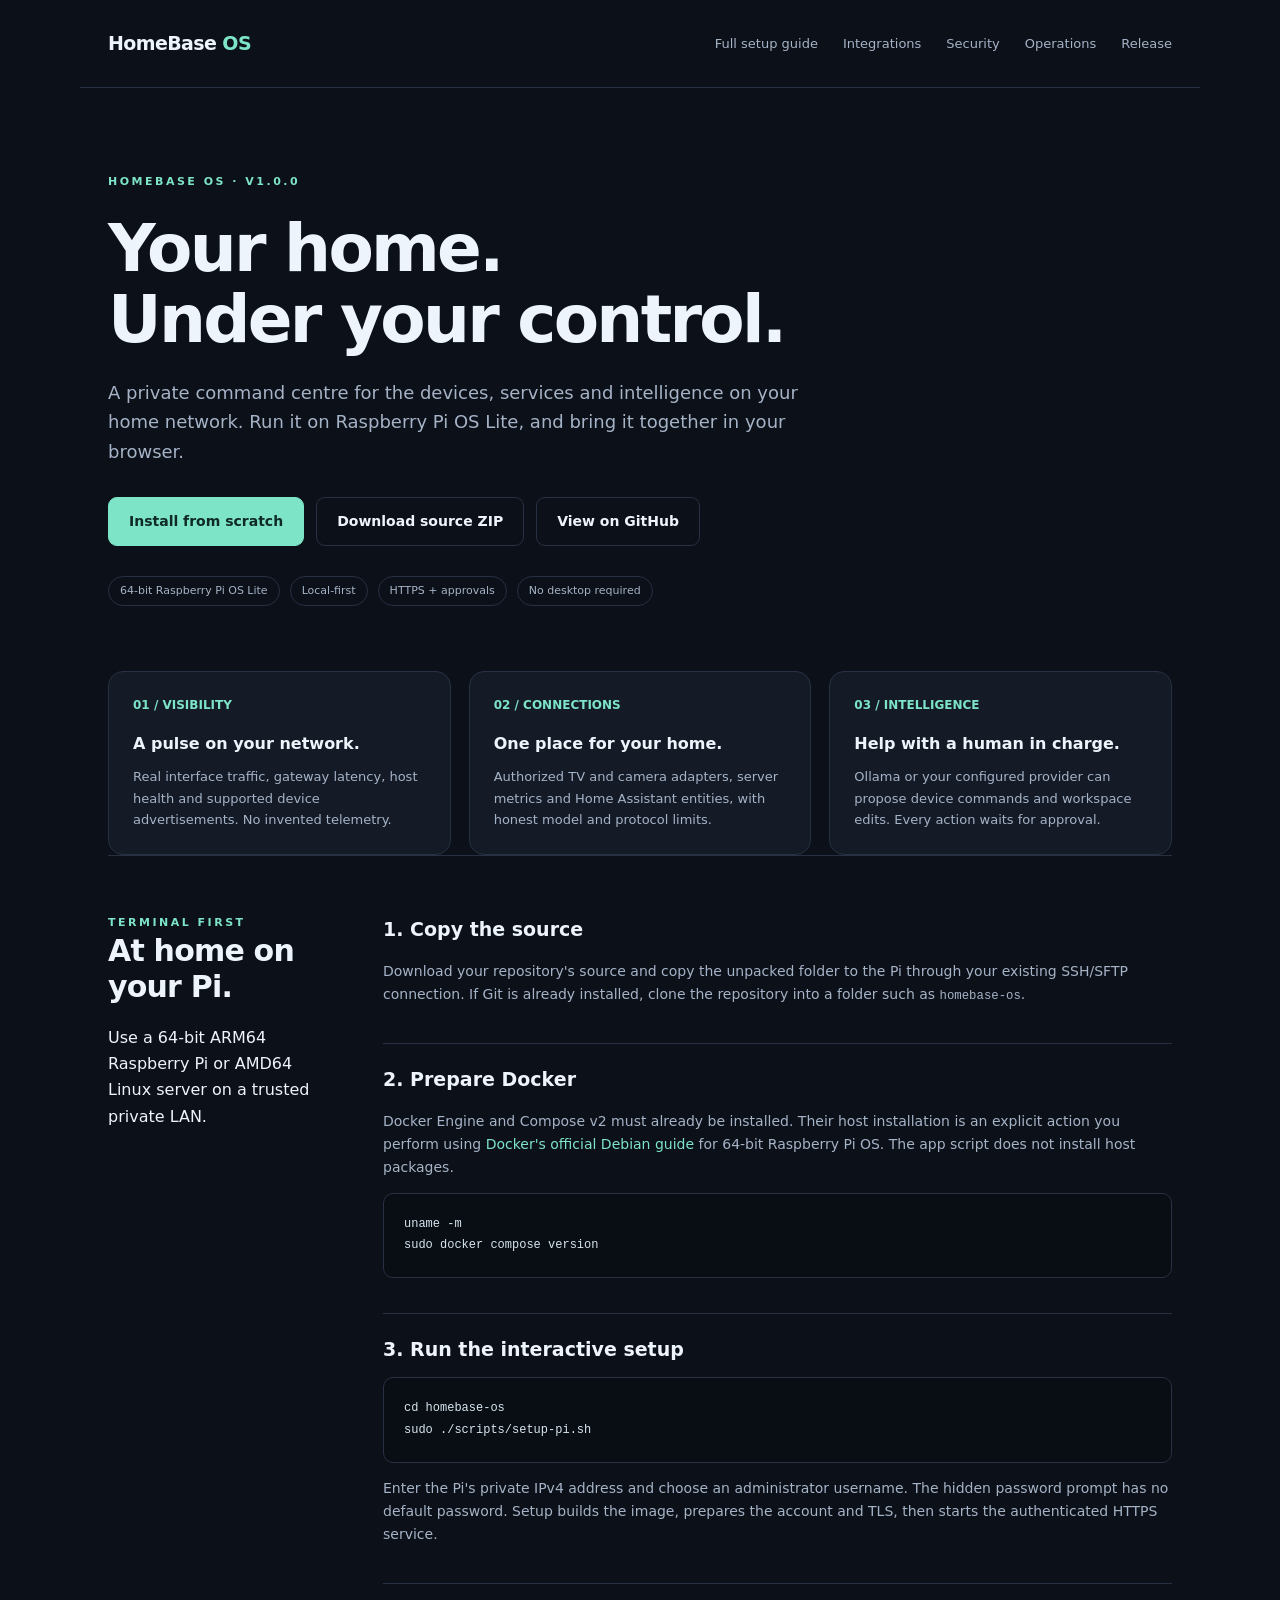
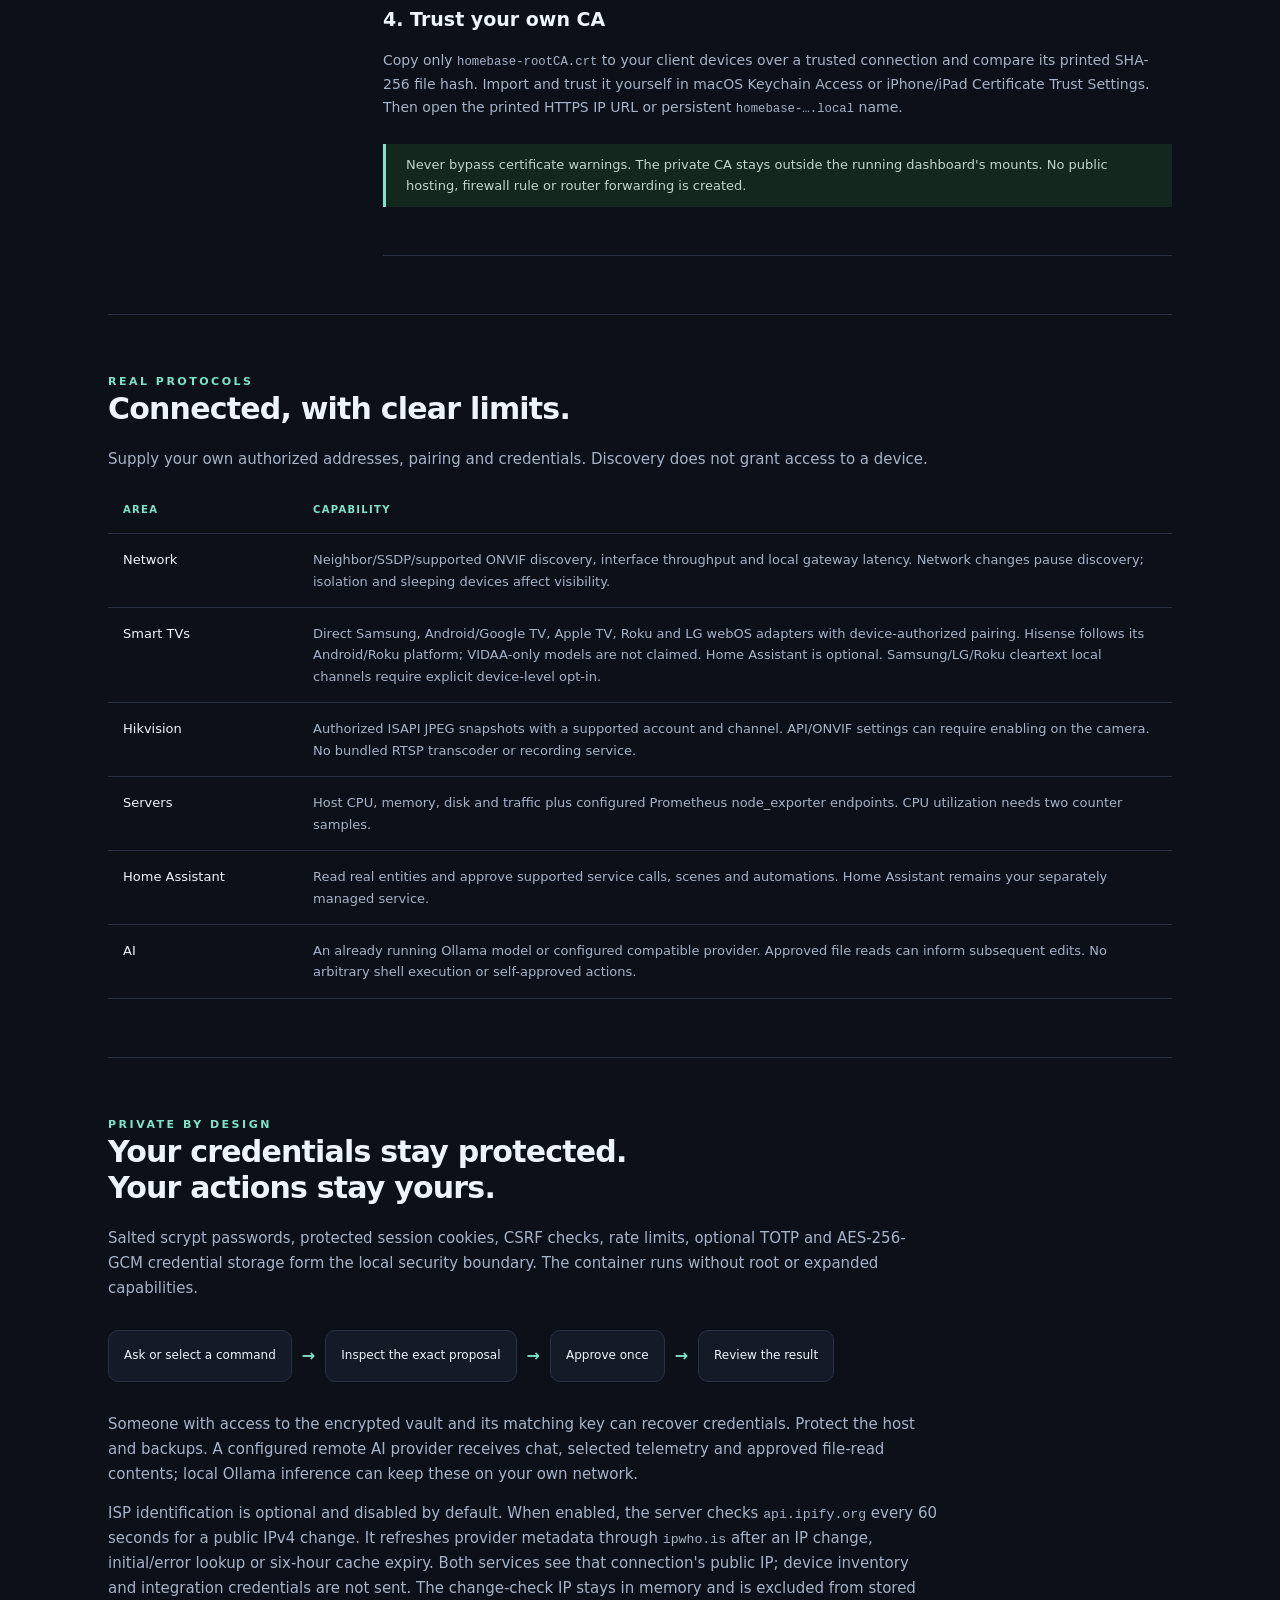
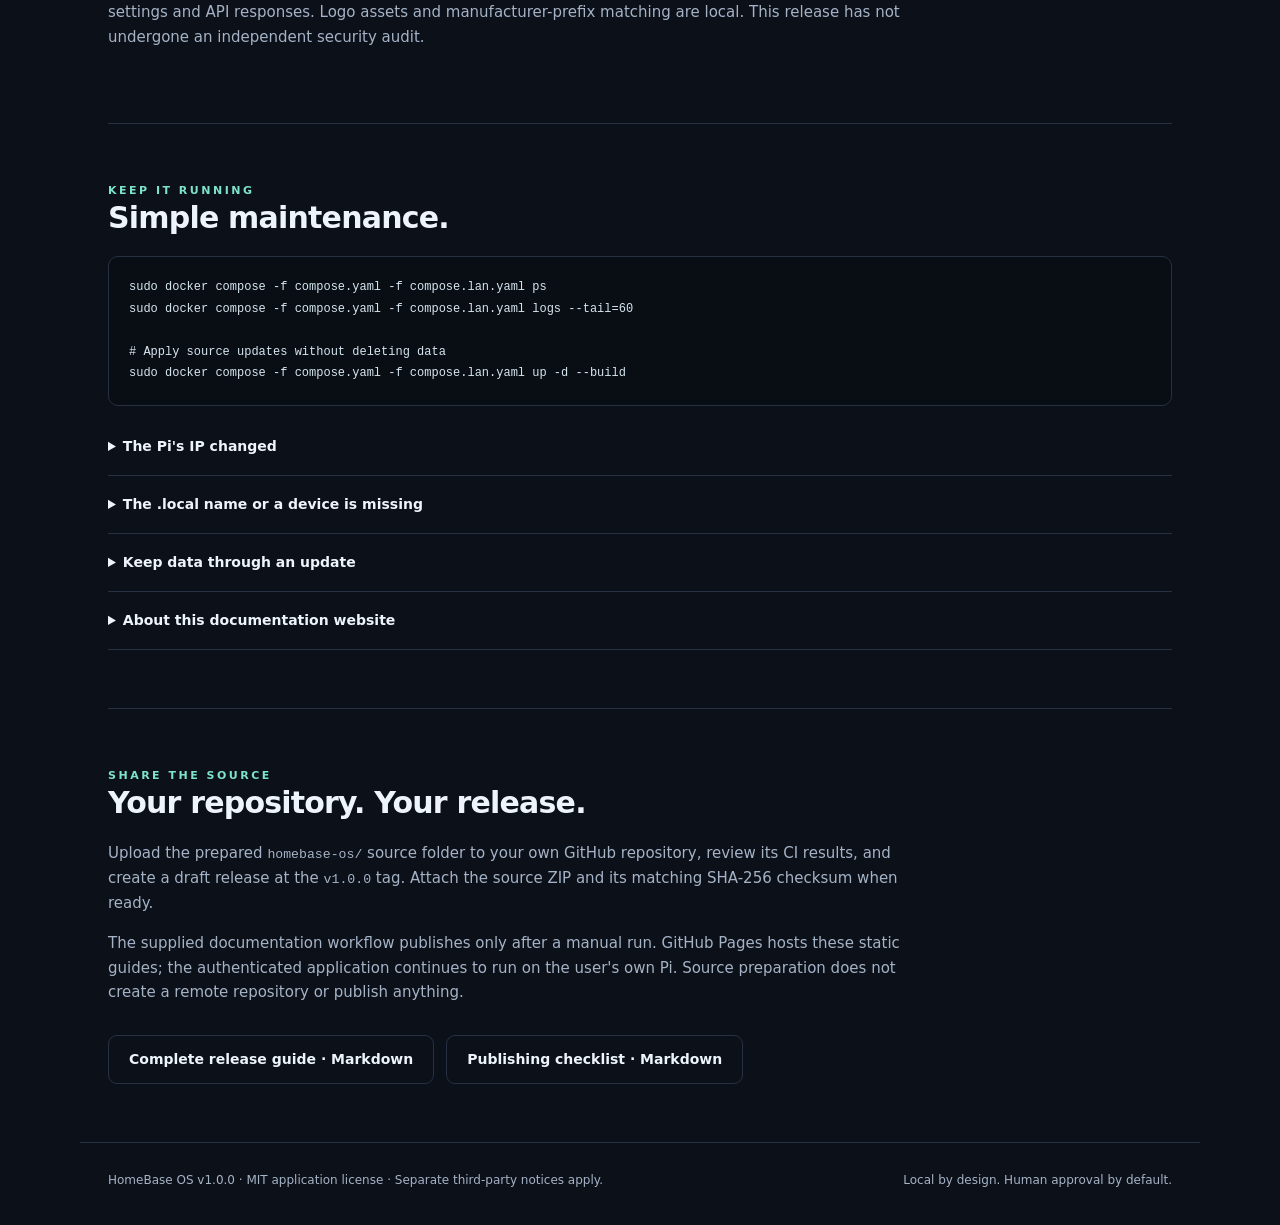
==== docs/index.html @ bd39e00e "Add OS installation tutorial and documentation website" ====
<!doctype html>
<html lang="en">
<head>
  <meta charset="utf-8">
  <meta name="viewport" content="width=device-width,initial-scale=1">
  <meta name="theme-color" content="#0c1018">
  <meta name="description" content="HomeBase OS v1.0.0: a private home command centre for Raspberry Pi OS Lite 64-bit and Docker.">
  <meta name="homebase-repository" content="https://github.com/Grillmaster353/homebase-os">
  <script defer src="repository.js"></script>
  <title>HomeBase OS · Local by design</title>
  <link rel="stylesheet" href="site.css">
</head>
<body>
<a class="skip" href="#main">Skip to documentation</a>
<header><a class="brand" href="#">HomeBase<span> OS</span></a><nav aria-label="Documentation"><a href="setup.html">Full setup guide</a><a href="#integrations">Integrations</a><a href="#security">Security</a><a href="#operations">Operations</a><a href="#publishing">Release</a></nav></header>
<main id="main">
  <section class="hero">
    <div class="eyebrow">HOMEBASE OS · V1.0.0</div>
    <h1>Your home.<br>Under your control.</h1>
    <p>A private command centre for the devices, services and intelligence on your home network. Run it on Raspberry Pi OS Lite, and bring it together in your browser.</p>
    <div class="buttons"><a class="button primary" href="setup.html">Install from scratch</a><a class="button" href="#install" data-repository-link="download" hidden>Download source ZIP</a><a class="button" href="#install" data-repository-link="source" hidden>View on GitHub</a></div>
    <div class="pills"><span>64-bit Raspberry Pi OS Lite</span><span>Local-first</span><span>HTTPS + approvals</span><span>No desktop required</span></div>
  </section>
  <div class="grid">
    <article class="card"><div class="number">01 / VISIBILITY</div><h3>A pulse on your network.</h3><p>Real interface traffic, gateway latency, host health and supported device advertisements. No invented telemetry.</p></article>
    <article class="card"><div class="number">02 / CONNECTIONS</div><h3>One place for your home.</h3><p>Authorized TV and camera adapters, server metrics and Home Assistant entities, with honest model and protocol limits.</p></article>
    <article class="card"><div class="number">03 / INTELLIGENCE</div><h3>Help with a human in charge.</h3><p>Ollama or your configured provider can propose device commands and workspace edits. Every action waits for approval.</p></article>
  </div>
  <section class="section" id="install">
    <div class="layout"><div><div class="eyebrow">TERMINAL FIRST</div><h2>At home on your Pi.</h2><p>Use a 64-bit ARM64 Raspberry Pi or AMD64 Linux server on a trusted private LAN.</p></div><div class="steps">
      <article class="step"><h3>1. Copy the source</h3><p>Download your repository's source and copy the unpacked folder to the Pi through your existing SSH/SFTP connection. If Git is already installed, clone the repository into a folder such as <code>homebase-os</code>.</p></article>
      <article class="step"><h3>2. Prepare Docker</h3><p>Docker Engine and Compose v2 must already be installed. Their host installation is an explicit action you perform using <a href="https://docs.docker.com/engine/install/debian/">Docker's official Debian guide</a> for 64-bit Raspberry Pi OS. The app script does not install host packages.</p><pre>uname -m
sudo docker compose version</pre></article>
      <article class="step"><h3>3. Run the interactive setup</h3><pre>cd homebase-os
sudo ./scripts/setup-pi.sh</pre><p>Enter the Pi's private IPv4 address and choose an administrator username. The hidden password prompt has no default password. Setup builds the image, prepares the account and TLS, then starts the authenticated HTTPS service.</p></article>
      <article class="step"><h3>4. Trust your own CA</h3><p>Copy only <code>homebase-rootCA.crt</code> to your client devices over a trusted connection and compare its printed SHA-256 file hash. Import and trust it yourself in macOS Keychain Access or iPhone/iPad Certificate Trust Settings. Then open the printed HTTPS IP URL or persistent <code>homebase-….local</code> name.</p><div class="note">Never bypass certificate warnings. The private CA stays outside the running dashboard's mounts. No public hosting, firewall rule or router forwarding is created.</div></article>
    </div></div>
  </section>
  <section class="section" id="integrations"><div class="eyebrow">REAL PROTOCOLS</div><h2>Connected, with clear limits.</h2><p>Supply your own authorized addresses, pairing and credentials. Discovery does not grant access to a device.</p>
    <table><thead><tr><th>AREA</th><th>CAPABILITY</th></tr></thead><tbody>
      <tr><td>Network</td><td>Neighbor/SSDP/supported ONVIF discovery, interface throughput and local gateway latency. Network changes pause discovery; isolation and sleeping devices affect visibility.</td></tr>
      <tr><td>Smart TVs</td><td>Direct Samsung, Android/Google TV, Apple TV, Roku and LG webOS adapters with device-authorized pairing. Hisense follows its Android/Roku platform; VIDAA-only models are not claimed. Home Assistant is optional. Samsung/LG/Roku cleartext local channels require explicit device-level opt-in.</td></tr>
      <tr><td>Hikvision</td><td>Authorized ISAPI JPEG snapshots with a supported account and channel. API/ONVIF settings can require enabling on the camera. No bundled RTSP transcoder or recording service.</td></tr>
      <tr><td>Servers</td><td>Host CPU, memory, disk and traffic plus configured Prometheus node_exporter endpoints. CPU utilization needs two counter samples.</td></tr>
      <tr><td>Home Assistant</td><td>Read real entities and approve supported service calls, scenes and automations. Home Assistant remains your separately managed service.</td></tr>
      <tr><td>AI</td><td>An already running Ollama model or configured compatible provider. Approved file reads can inform subsequent edits. No arbitrary shell execution or self-approved actions.</td></tr>
    </tbody></table>
  </section>
  <section class="section" id="security"><div class="eyebrow">PRIVATE BY DESIGN</div><h2>Your credentials stay protected.<br>Your actions stay yours.</h2><p>Salted scrypt passwords, protected session cookies, CSRF checks, rate limits, optional TOTP and AES-256-GCM credential storage form the local security boundary. The container runs without root or expanded capabilities.</p>
    <div class="flow" aria-label="Action approval sequence"><span>Ask or select a command</span><b>→</b><span>Inspect the exact proposal</span><b>→</b><span>Approve once</span><b>→</b><span>Review the result</span></div>
    <p>Someone with access to the encrypted vault and its matching key can recover credentials. Protect the host and backups. A configured remote AI provider receives chat, selected telemetry and approved file-read contents; local Ollama inference can keep these on your own network.</p><p>ISP identification is optional and disabled by default. When enabled, the server checks <code>api.ipify.org</code> every 60 seconds for a public IPv4 change. It refreshes provider metadata through <code>ipwho.is</code> after an IP change, initial/error lookup or six-hour cache expiry. Both services see that connection's public IP; device inventory and integration credentials are not sent. The change-check IP stays in memory and is excluded from stored settings and API responses. Logo assets and manufacturer-prefix matching are local. This release has not undergone an independent security audit.</p>
  </section>
  <section class="section" id="operations"><div class="eyebrow">KEEP IT RUNNING</div><h2>Simple maintenance.</h2><pre>sudo docker compose -f compose.yaml -f compose.lan.yaml ps
sudo docker compose -f compose.yaml -f compose.lan.yaml logs --tail=60

# Apply source updates without deleting data
sudo docker compose -f compose.yaml -f compose.lan.yaml up -d --build</pre>
    <details><summary>The Pi's IP changed</summary><p>Rerun setup with its current private IPv4. The existing account and CA are preserved and the server certificate is refreshed. Resume discovery on the intended network.</p></details>
    <details><summary>The .local name or a device is missing</summary><p>mDNS and device advertisements need a multicast-capable LAN. Guest isolation, VLANs and sleeping devices can interfere. Use the certificate's direct IP URL and add authorized integrations manually when needed.</p></details>
    <details><summary>Keep data through an update</summary><p>Keep the existing Compose project and named volumes. Never use <code>down -v</code> as an update command: it removes the saved account, encrypted vault and workspace. Protect backups and private CA material.</p></details>
    <details><summary>About this documentation website</summary><p>This is static documentation source. Publishing it with GitHub Pages is optional and separate from the dashboard, which runs only on your own host. No repository, workflow or public site is created merely by downloading the source.</p></details>
  </section>
  <section class="section" id="publishing"><div class="eyebrow">SHARE THE SOURCE</div><h2>Your repository. Your release.</h2><p>Upload the prepared <code>homebase-os/</code> source folder to your own GitHub repository, review its CI results, and create a draft release at the <code>v1.0.0</code> tag. Attach the source ZIP and its matching SHA-256 checksum when ready.</p><p>The supplied documentation workflow publishes only after a manual run. GitHub Pages hosts these static guides; the authenticated application continues to run on the user's own Pi. Source preparation does not create a remote repository or publish anything.</p><div class="buttons"><a class="button" href="RELEASING.md">Complete release guide · Markdown</a><a class="button" href="PUBLISH-CHECKLIST.md">Publishing checklist · Markdown</a></div></section>
</main>
<footer><span>HomeBase OS v1.0.0 · MIT application license · Separate third-party notices apply.</span><span>Local by design. Human approval by default.</span></footer>
</body></html>
---- docs/site.css ----
:root{color-scheme:dark;--bg:#0c1018;--panel:#141b27;--line:#273143;--text:#eef4fb;--muted:#a5b3c7;--mint:#7de4c8;font-family:system-ui,-apple-system,BlinkMacSystemFont,"Segoe UI",sans-serif;line-height:1.65}*{box-sizing:border-box}html{scroll-behavior:smooth}body{margin:0;background:var(--bg);color:var(--text)}a{color:var(--mint);text-decoration:none}a:hover{text-decoration:underline}header,main,footer{max-width:1120px;margin:auto;padding:0 28px}header{display:flex;justify-content:space-between;align-items:center;gap:24px;min-height:88px;border-bottom:1px solid var(--line)}.brand{font-size:19px;font-weight:750;letter-spacing:-.6px;color:var(--text)}.brand span{color:var(--mint)}nav{display:flex;gap:25px;font-size:13px}nav a{color:var(--muted)}.hero{padding:85px 0 65px;max-width:830px}.eyebrow{font-size:11px;letter-spacing:2.5px;color:var(--mint);font-weight:650}.hero h1{font-size:clamp(38px,6vw,66px);line-height:1.08;letter-spacing:-2.7px;margin:22px 0}.hero p{font-size:18px;color:var(--muted);max-width:690px}.buttons{display:flex;flex-wrap:wrap;gap:12px;margin-top:30px}.button{border:1px solid var(--line);border-radius:9px;padding:12px 20px;color:var(--text);font-weight:600;font-size:14px}.button.primary{background:var(--mint);color:#102b25;border-color:var(--mint)}.pills{display:flex;flex-wrap:wrap;gap:10px;margin-top:30px}.pills span{border:1px solid var(--line);border-radius:30px;padding:5px 11px;color:var(--muted);font-size:11px}.grid{display:grid;grid-template-columns:repeat(3,1fr);gap:18px}.card{background:var(--panel);border:1px solid var(--line);border-radius:15px;padding:24px}.card h3{font-size:16px;margin:0 0 9px}.card p{font-size:13px;color:var(--muted);margin:0}.number{font-size:12px;color:var(--mint);font-weight:700;margin-bottom:15px}.section{padding:58px 0;border-top:1px solid var(--line)}h2{font-size:30px;letter-spacing:-.8px;line-height:1.2;margin:0 0 20px}.section>p,.article p,.article li{color:var(--muted);font-size:15px;max-width:830px}.layout{display:grid;grid-template-columns:230px 1fr;gap:45px}.steps{display:grid;gap:20px}.step{padding-bottom:23px;border-bottom:1px solid var(--line)}.step h3{margin:0 0 12px;font-size:19px}.step p,.step li{font-size:14px;color:var(--muted)}pre{white-space:pre-wrap;overflow-wrap:anywhere;background:#090d14;border:1px solid var(--line);border-radius:10px;padding:20px;font:12px/1.8 ui-monospace,SFMono-Regular,Consolas,monospace;color:#d7e6ef}code{font-family:ui-monospace,SFMono-Regular,Consolas,monospace;font-size:.88em}table{border-collapse:collapse;width:100%;font-size:13px}th,td{text-align:left;padding:15px;border-bottom:1px solid var(--line);vertical-align:top}th{font-size:10px;letter-spacing:1.3px;color:var(--mint)}td{color:var(--muted)}td:first-child{color:var(--text);width:190px}.note{border-left:3px solid var(--mint);padding:10px 20px;background:#14271f;margin:25px 0;color:#bed5cd;font-size:13px}.flow{display:flex;gap:10px;align-items:center;flex-wrap:wrap;margin:30px 0}.flow span{padding:15px;border:1px solid var(--line);border-radius:10px;font-size:12px;background:var(--panel)}.flow b{color:var(--mint)}details{padding:17px 0;border-bottom:1px solid var(--line)}summary{cursor:pointer;font-weight:600;font-size:14px}details p{font-size:13px;color:var(--muted)}footer{display:flex;justify-content:space-between;gap:20px;padding-top:28px;padding-bottom:35px;border-top:1px solid var(--line);font-size:12px;color:var(--muted)}.skip{position:absolute;left:12px;top:-70px;background:var(--panel);padding:10px}.skip:focus{top:12px}:focus-visible{outline:2px solid var(--mint);outline-offset:4px}@media(max-width:760px){header,main,footer{padding-left:20px;padding-right:20px}header{align-items:flex-start;padding-top:22px;padding-bottom:20px;flex-direction:column;gap:15px}nav{gap:17px;flex-wrap:wrap}.hero{padding:52px 0 45px}.hero h1{letter-spacing:-1.5px}.hero p{font-size:16px}.grid{grid-template-columns:1fr}.layout{grid-template-columns:1fr;gap:15px}.section{padding:38px 0}th,td{padding:12px 8px}td:first-child{width:120px}footer{flex-direction:column;gap:8px}}@media(prefers-reduced-motion:reduce){html{scroll-behavior:auto}}

[hidden]{display:none!important}
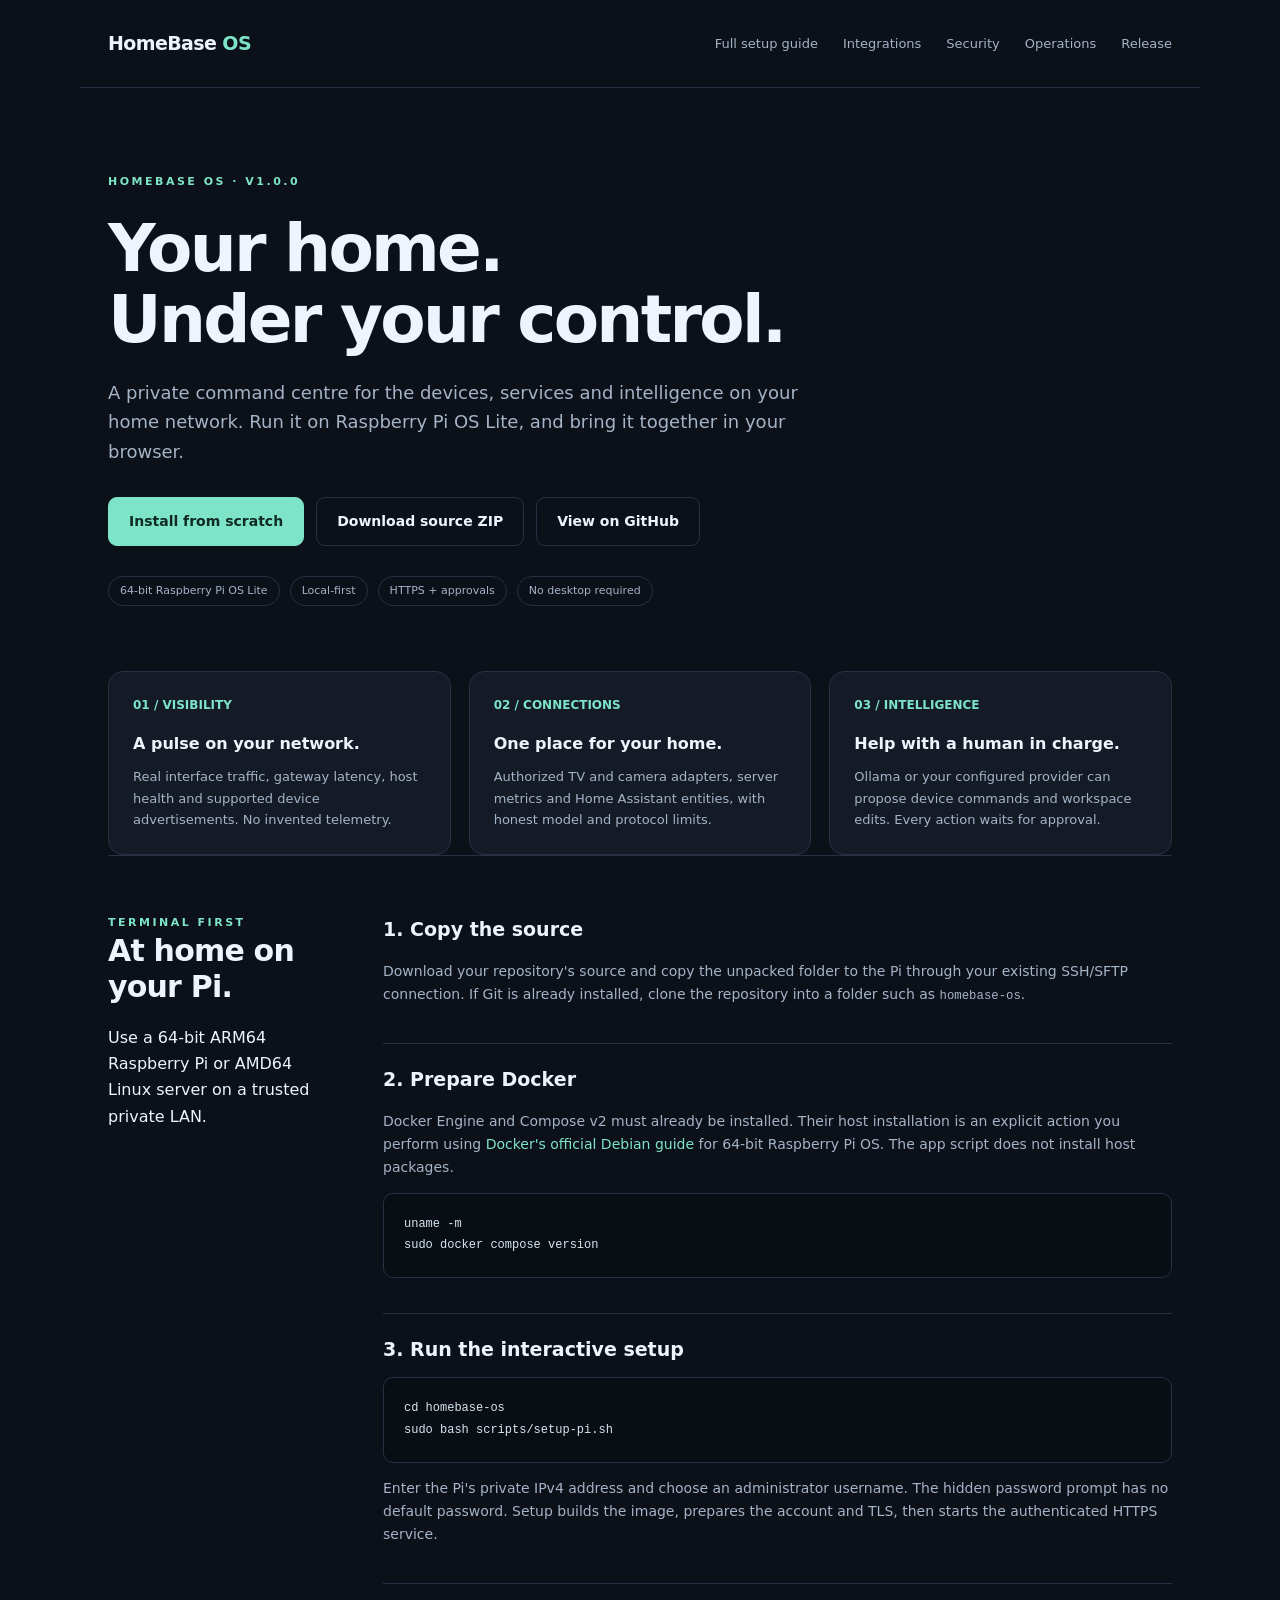
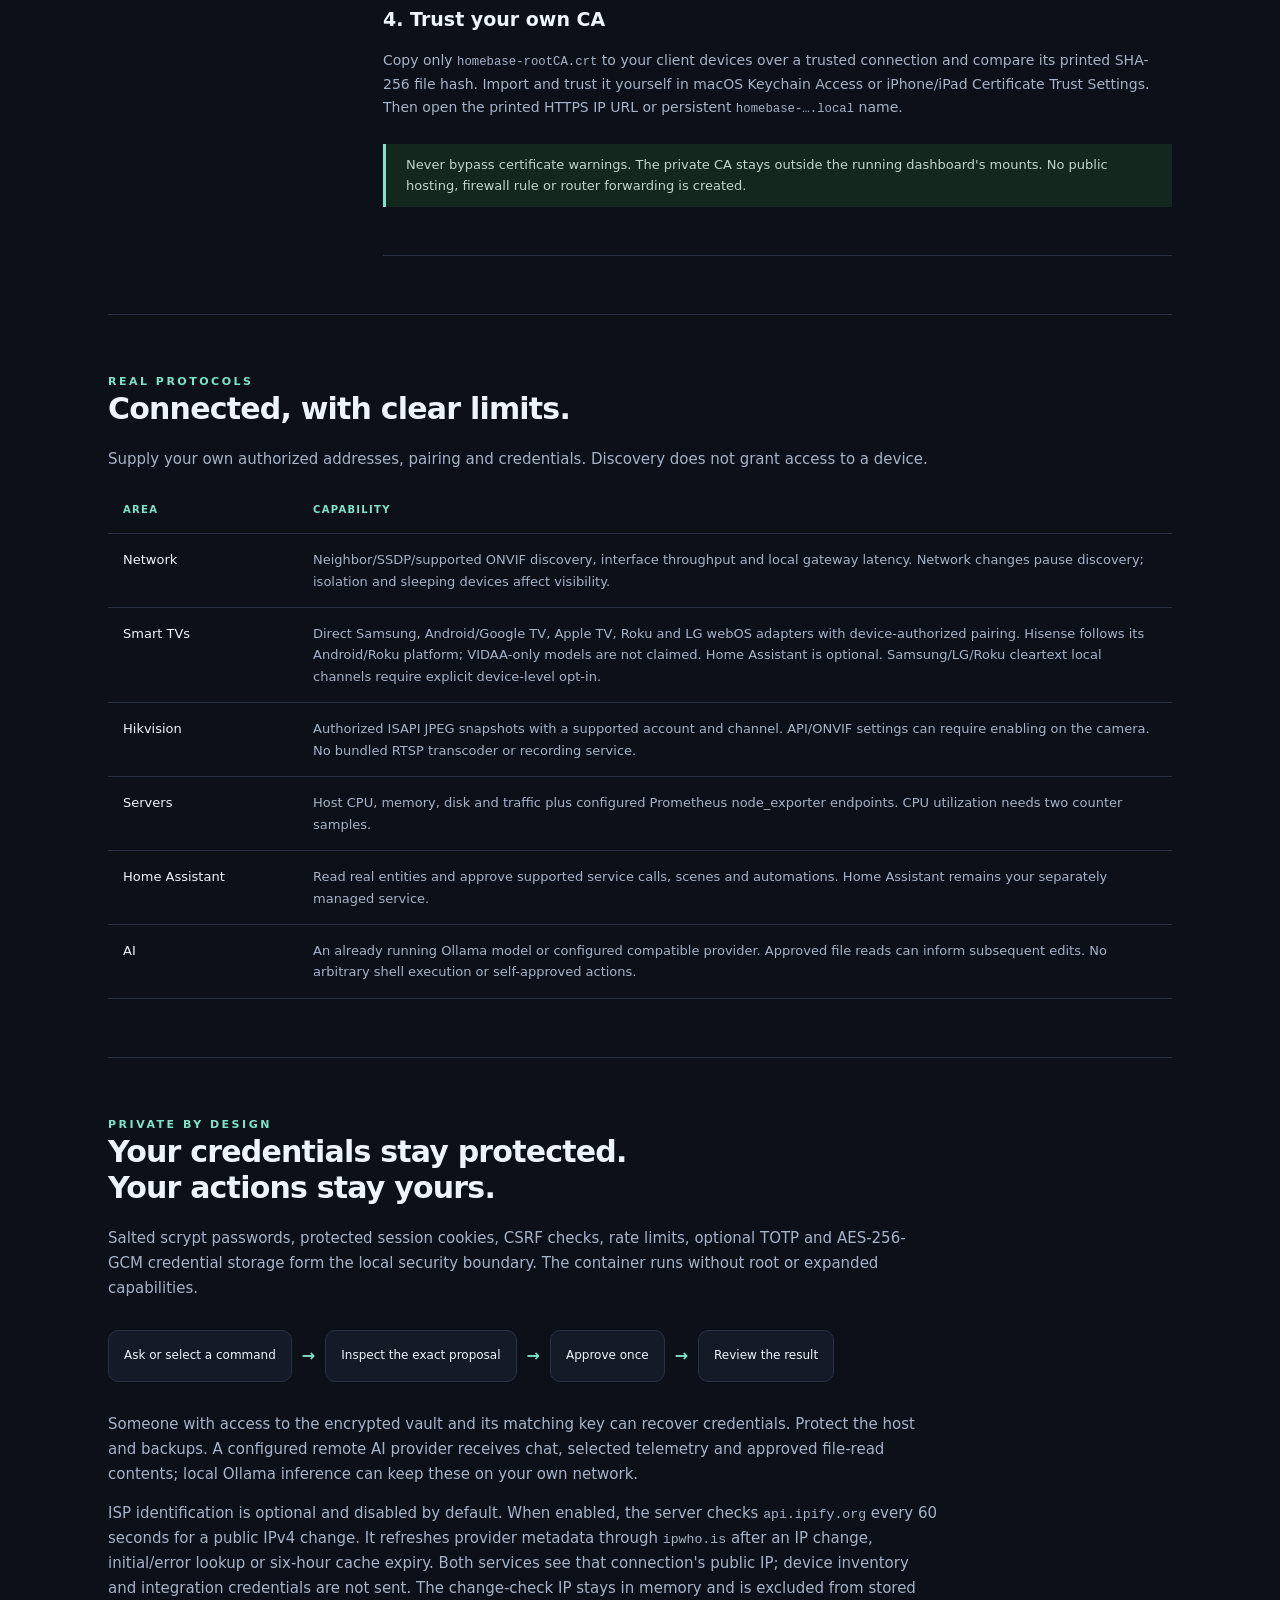
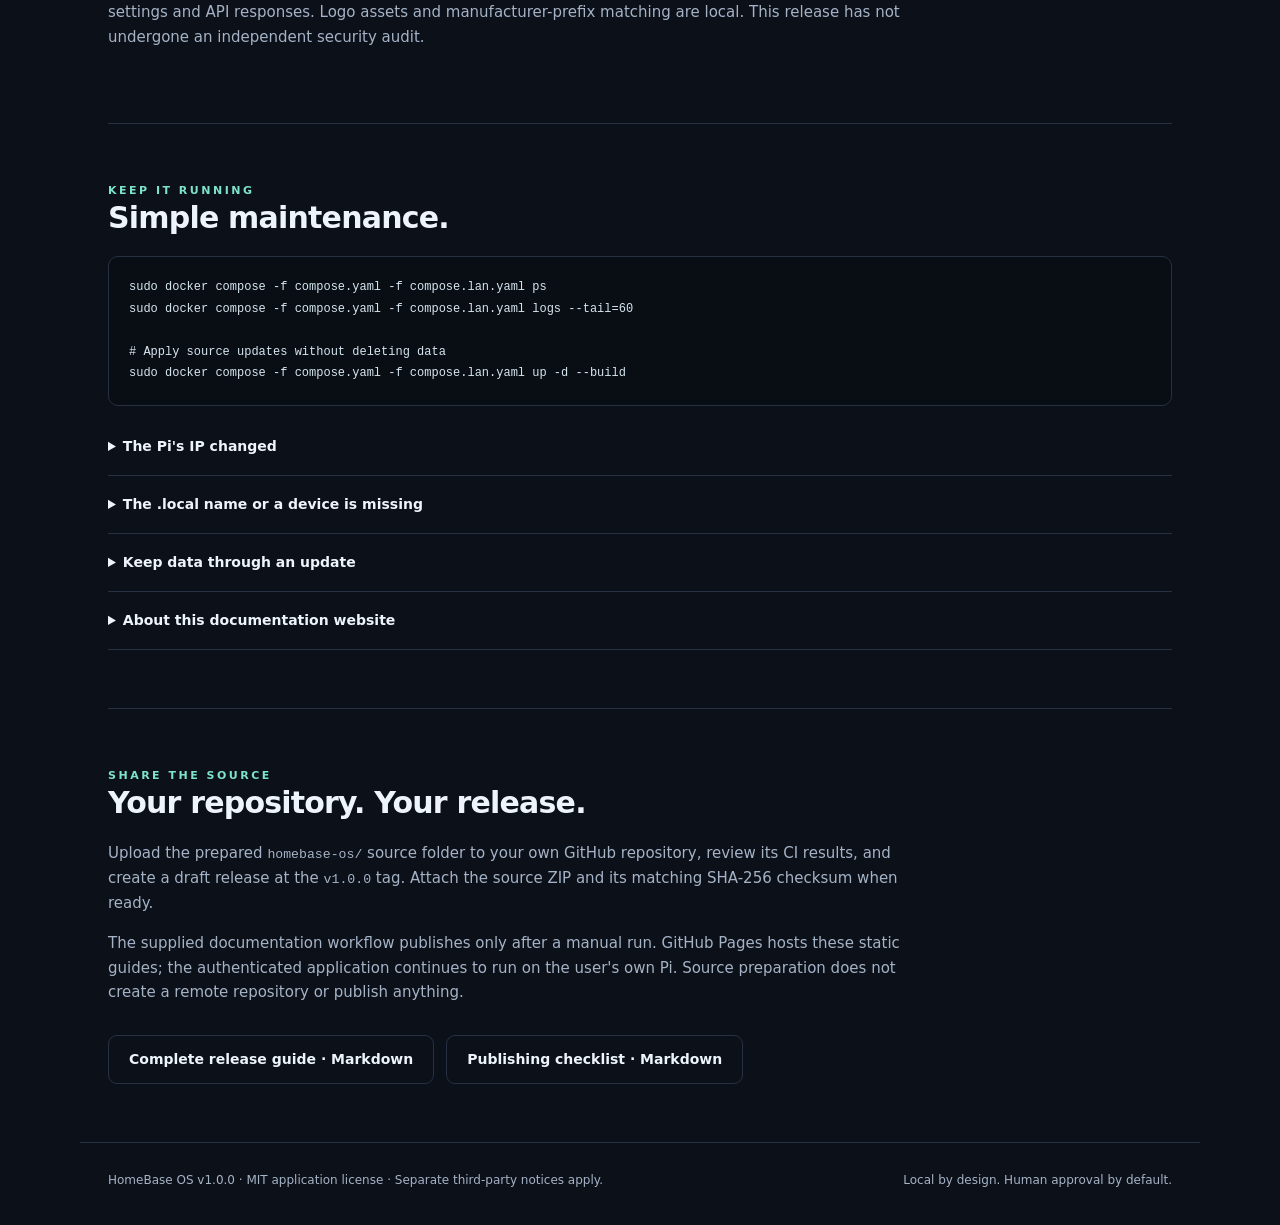
==== commit 7fb5ee54: "Use bash for browser-downloaded setup scripts" ====
--- a/docs/index.html
+++ b/docs/index.html
@@ -32,7 +32,7 @@
       <article class="step"><h3>2. Prepare Docker</h3><p>Docker Engine and Compose v2 must already be installed. Their host installation is an explicit action you perform using <a href="https://docs.docker.com/engine/install/debian/">Docker's official Debian guide</a> for 64-bit Raspberry Pi OS. The app script does not install host packages.</p><pre>uname -m
 sudo docker compose version</pre></article>
       <article class="step"><h3>3. Run the interactive setup</h3><pre>cd homebase-os
-sudo ./scripts/setup-pi.sh</pre><p>Enter the Pi's private IPv4 address and choose an administrator username. The hidden password prompt has no default password. Setup builds the image, prepares the account and TLS, then starts the authenticated HTTPS service.</p></article>
+sudo bash scripts/setup-pi.sh</pre><p>Enter the Pi's private IPv4 address and choose an administrator username. The hidden password prompt has no default password. Setup builds the image, prepares the account and TLS, then starts the authenticated HTTPS service.</p></article>
       <article class="step"><h3>4. Trust your own CA</h3><p>Copy only <code>homebase-rootCA.crt</code> to your client devices over a trusted connection and compare its printed SHA-256 file hash. Import and trust it yourself in macOS Keychain Access or iPhone/iPad Certificate Trust Settings. Then open the printed HTTPS IP URL or persistent <code>homebase-….local</code> name.</p><div class="note">Never bypass certificate warnings. The private CA stays outside the running dashboard's mounts. No public hosting, firewall rule or router forwarding is created.</div></article>
     </div></div>
   </section>
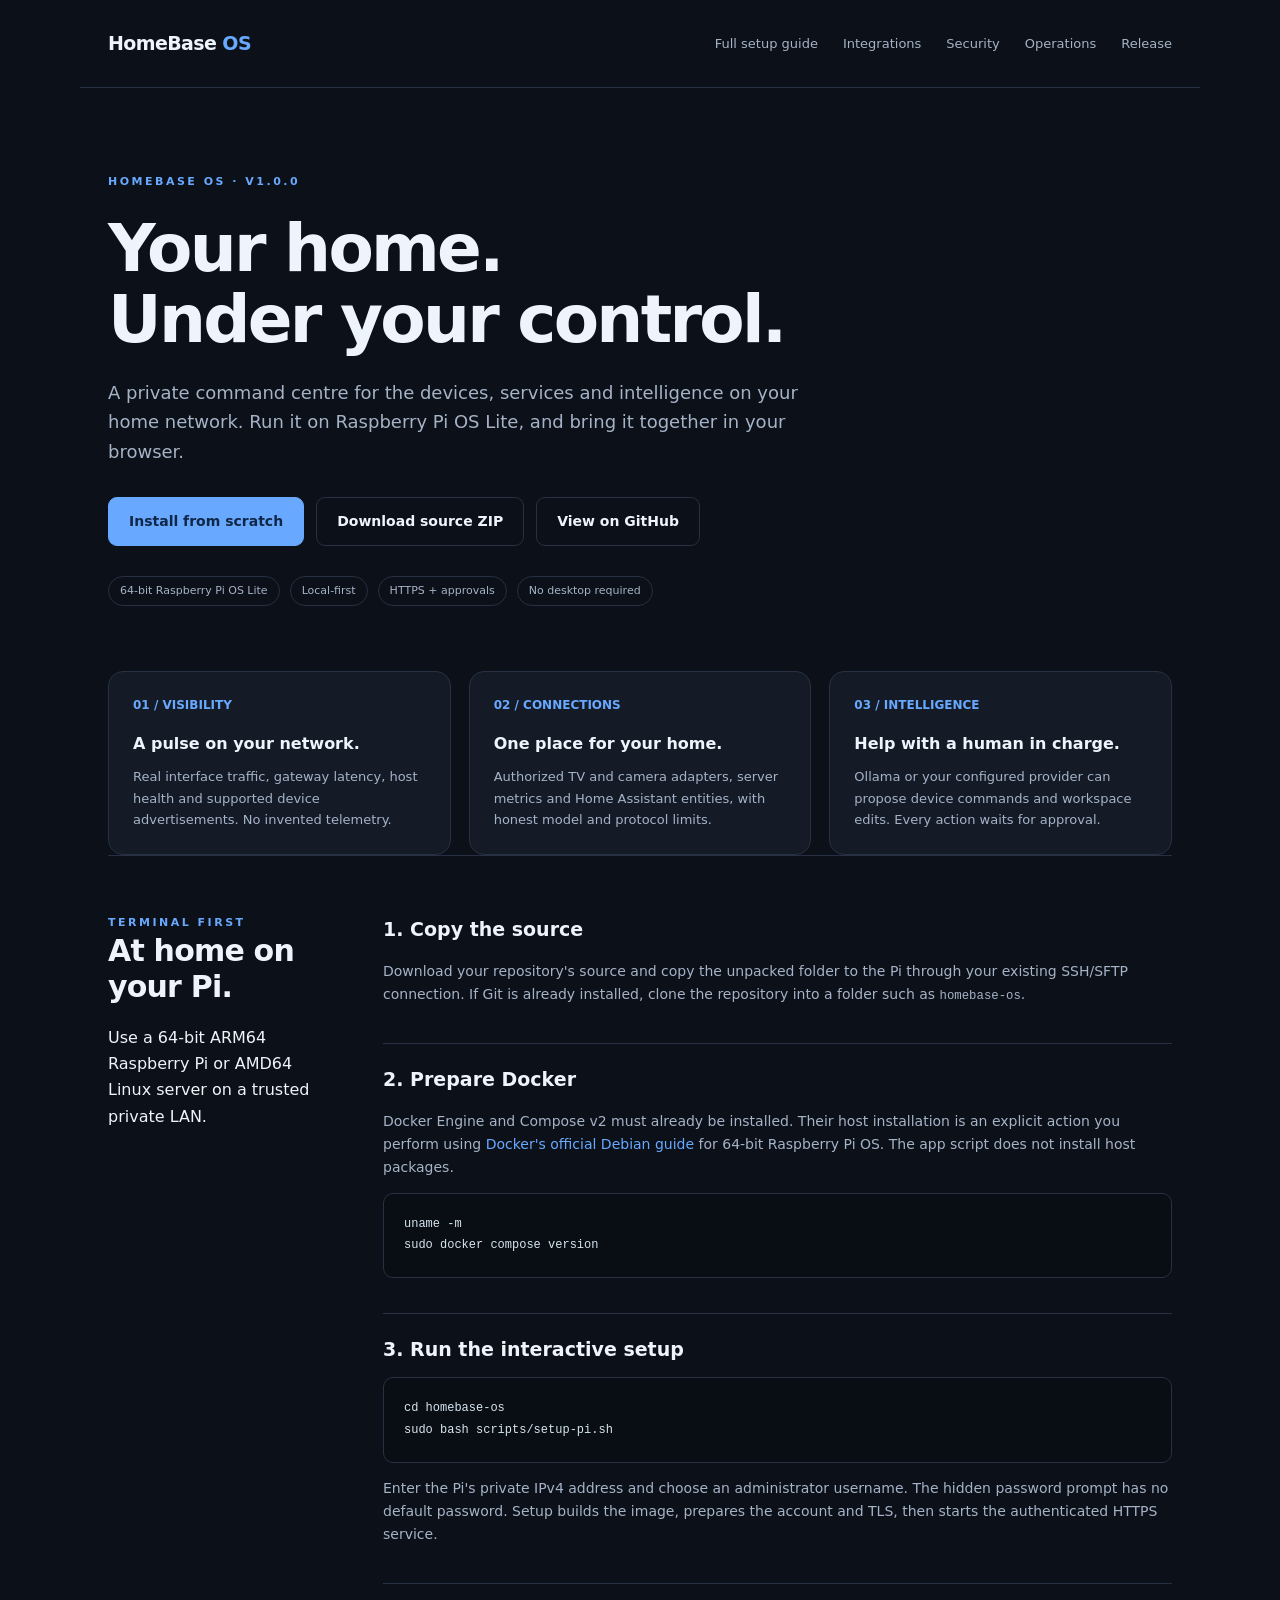
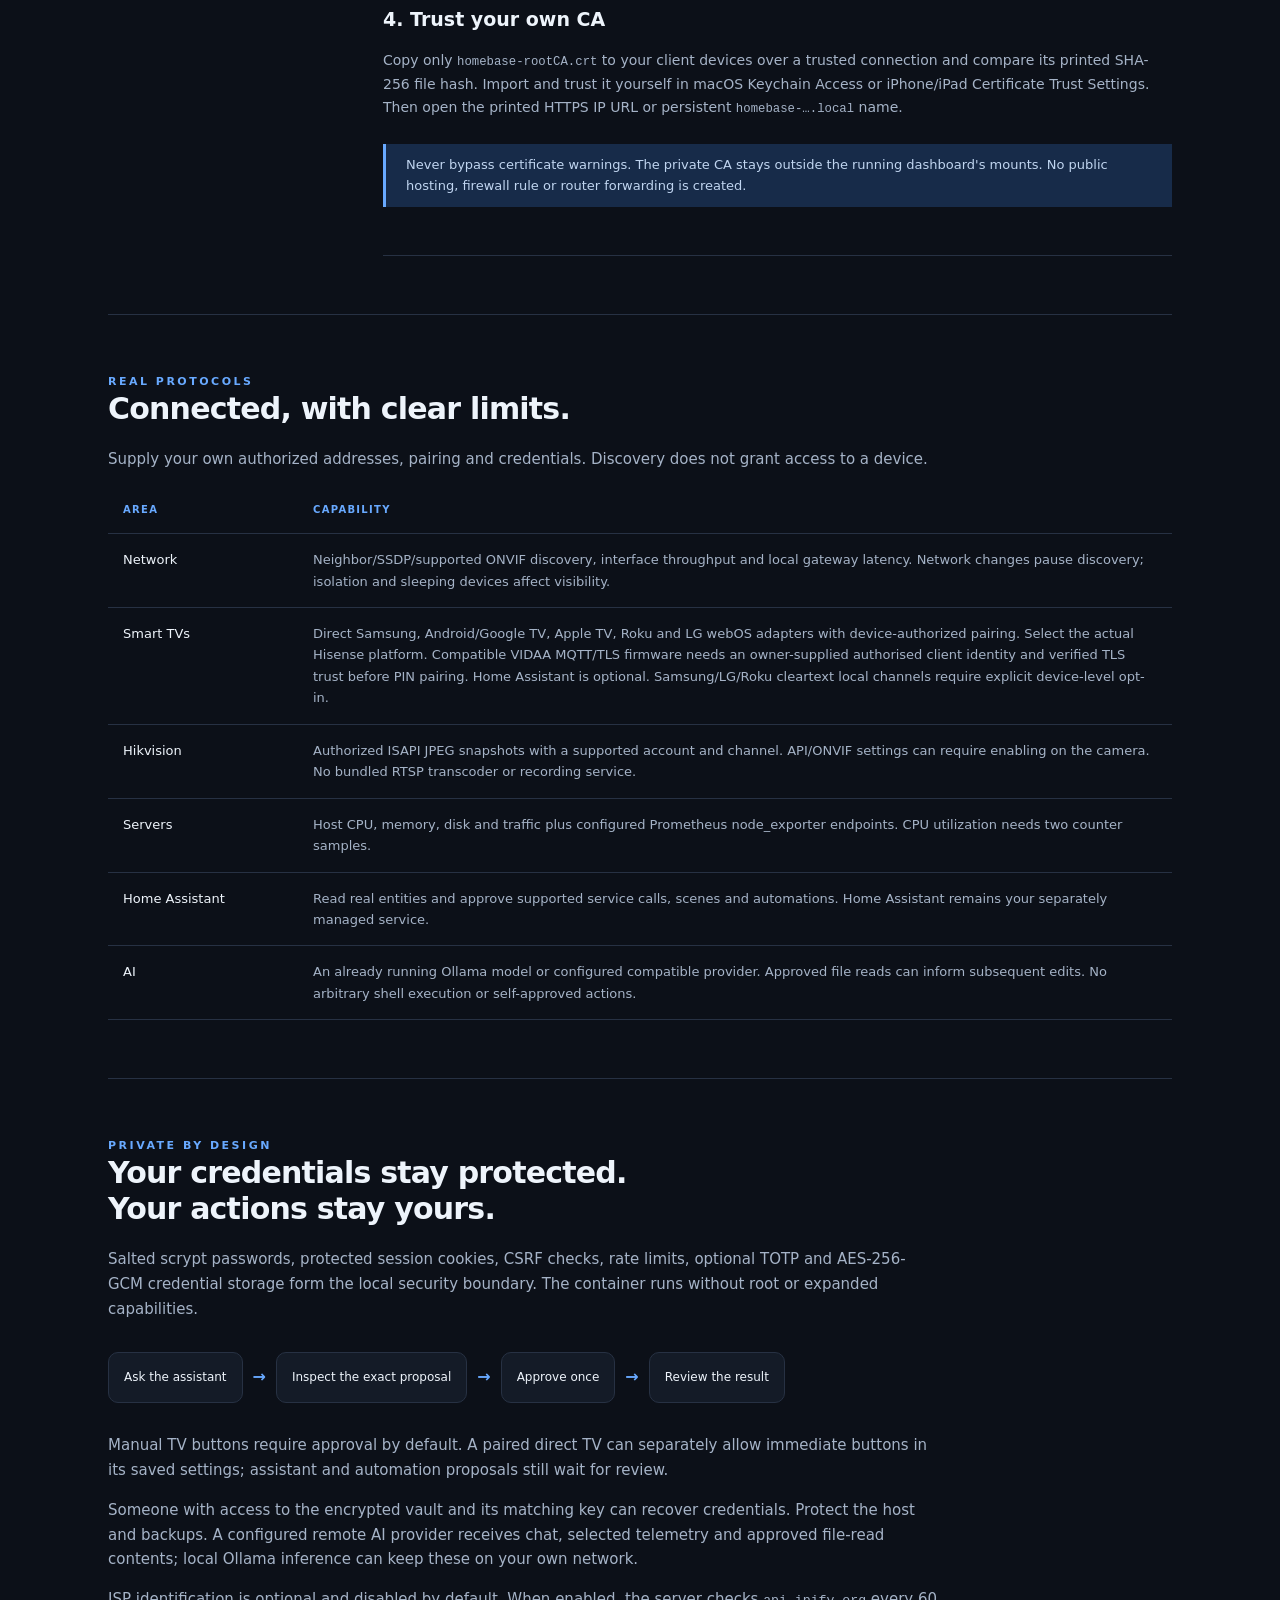
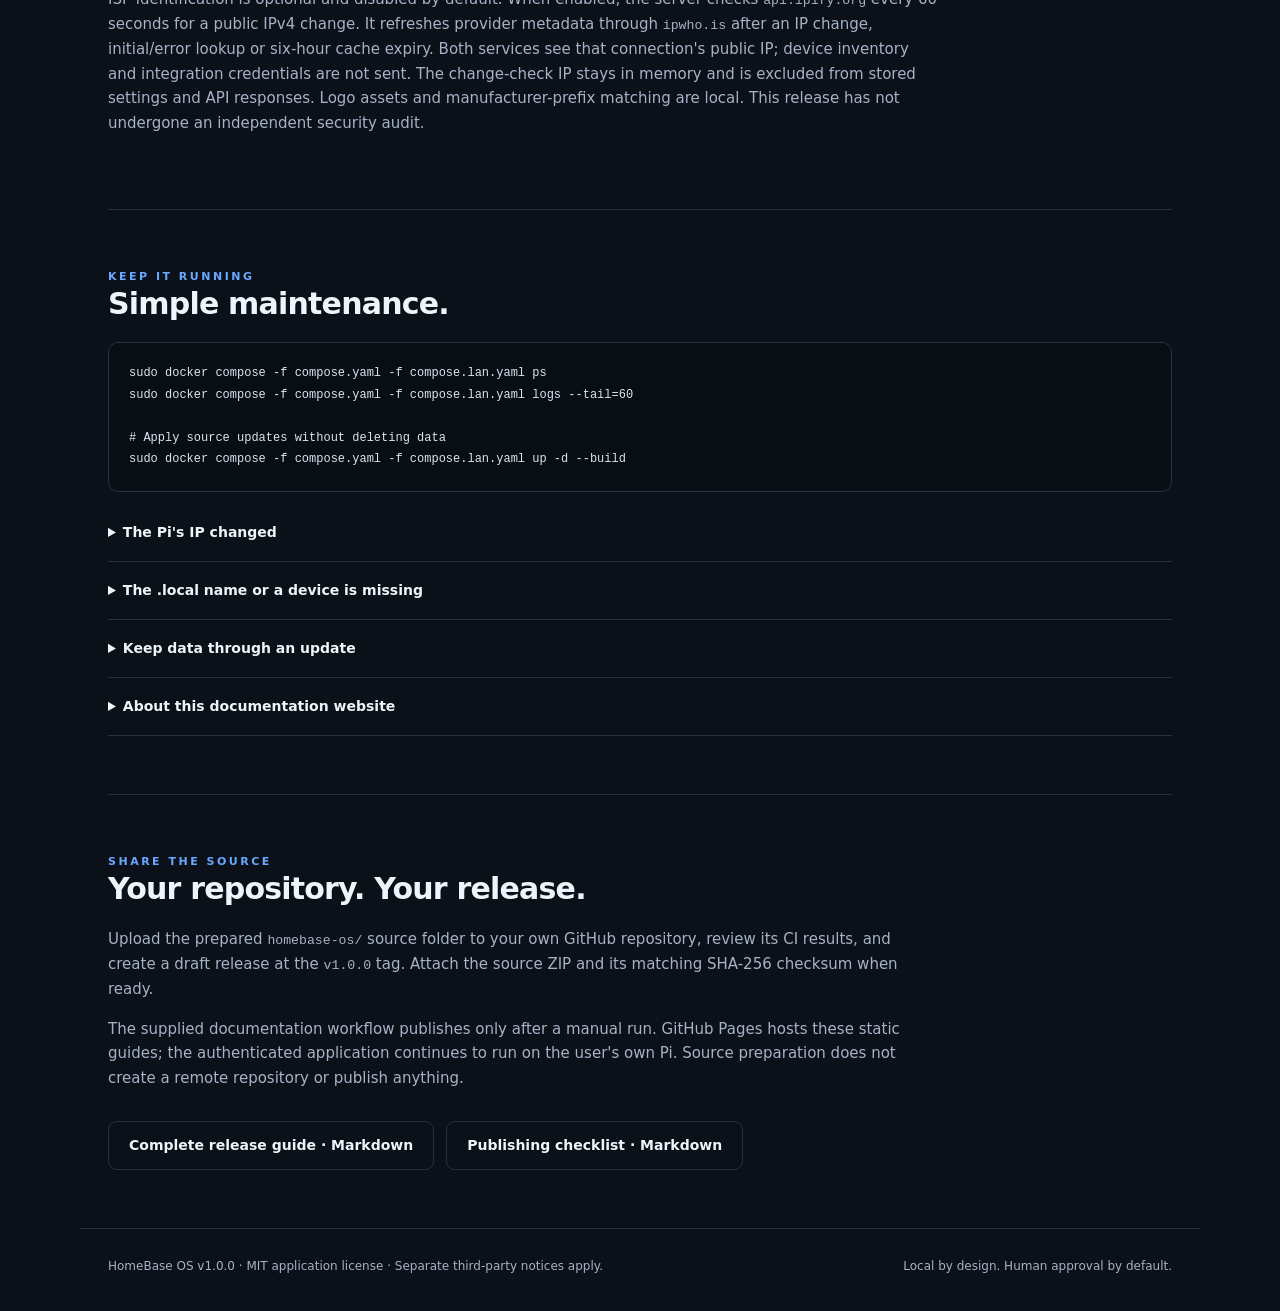
==== commit 651cdba3: "Document Smart TVs remotes, VIDAA pairing and secure keyboard setup" ====
--- a/docs/index.html
+++ b/docs/index.html
@@ -4,6 +4,7 @@
   <meta charset="utf-8">
   <meta name="viewport" content="width=device-width,initial-scale=1">
   <meta name="theme-color" content="#0c1018">
+  <link rel="icon" href="favicon.svg?v=blue-1" type="image/svg+xml">
   <meta name="description" content="HomeBase OS v1.0.0: a private home command centre for Raspberry Pi OS Lite 64-bit and Docker.">
   <meta name="homebase-repository" content="https://github.com/Grillmaster353/homebase-os">
   <script defer src="repository.js"></script>
@@ -39,7 +40,7 @@
   <section class="section" id="integrations"><div class="eyebrow">REAL PROTOCOLS</div><h2>Connected, with clear limits.</h2><p>Supply your own authorized addresses, pairing and credentials. Discovery does not grant access to a device.</p>
     <table><thead><tr><th>AREA</th><th>CAPABILITY</th></tr></thead><tbody>
       <tr><td>Network</td><td>Neighbor/SSDP/supported ONVIF discovery, interface throughput and local gateway latency. Network changes pause discovery; isolation and sleeping devices affect visibility.</td></tr>
-      <tr><td>Smart TVs</td><td>Direct Samsung, Android/Google TV, Apple TV, Roku and LG webOS adapters with device-authorized pairing. Hisense follows its Android/Roku platform; VIDAA-only models are not claimed. Home Assistant is optional. Samsung/LG/Roku cleartext local channels require explicit device-level opt-in.</td></tr>
+      <tr><td>Smart TVs</td><td>Direct Samsung, Android/Google TV, Apple TV, Roku and LG webOS adapters with device-authorized pairing. Select the actual Hisense platform. Compatible VIDAA MQTT/TLS firmware needs an owner-supplied authorised client identity and verified TLS trust before PIN pairing. Home Assistant is optional. Samsung/LG/Roku cleartext local channels require explicit device-level opt-in.</td></tr>
       <tr><td>Hikvision</td><td>Authorized ISAPI JPEG snapshots with a supported account and channel. API/ONVIF settings can require enabling on the camera. No bundled RTSP transcoder or recording service.</td></tr>
       <tr><td>Servers</td><td>Host CPU, memory, disk and traffic plus configured Prometheus node_exporter endpoints. CPU utilization needs two counter samples.</td></tr>
       <tr><td>Home Assistant</td><td>Read real entities and approve supported service calls, scenes and automations. Home Assistant remains your separately managed service.</td></tr>
@@ -47,8 +48,8 @@
     </tbody></table>
   </section>
   <section class="section" id="security"><div class="eyebrow">PRIVATE BY DESIGN</div><h2>Your credentials stay protected.<br>Your actions stay yours.</h2><p>Salted scrypt passwords, protected session cookies, CSRF checks, rate limits, optional TOTP and AES-256-GCM credential storage form the local security boundary. The container runs without root or expanded capabilities.</p>
-    <div class="flow" aria-label="Action approval sequence"><span>Ask or select a command</span><b>→</b><span>Inspect the exact proposal</span><b>→</b><span>Approve once</span><b>→</b><span>Review the result</span></div>
-    <p>Someone with access to the encrypted vault and its matching key can recover credentials. Protect the host and backups. A configured remote AI provider receives chat, selected telemetry and approved file-read contents; local Ollama inference can keep these on your own network.</p><p>ISP identification is optional and disabled by default. When enabled, the server checks <code>api.ipify.org</code> every 60 seconds for a public IPv4 change. It refreshes provider metadata through <code>ipwho.is</code> after an IP change, initial/error lookup or six-hour cache expiry. Both services see that connection's public IP; device inventory and integration credentials are not sent. The change-check IP stays in memory and is excluded from stored settings and API responses. Logo assets and manufacturer-prefix matching are local. This release has not undergone an independent security audit.</p>
+    <div class="flow" aria-label="Action approval sequence"><span>Ask the assistant</span><b>→</b><span>Inspect the exact proposal</span><b>→</b><span>Approve once</span><b>→</b><span>Review the result</span></div>
+    <p>Manual TV buttons require approval by default. A paired direct TV can separately allow immediate buttons in its saved settings; assistant and automation proposals still wait for review.</p><p>Someone with access to the encrypted vault and its matching key can recover credentials. Protect the host and backups. A configured remote AI provider receives chat, selected telemetry and approved file-read contents; local Ollama inference can keep these on your own network.</p><p>ISP identification is optional and disabled by default. When enabled, the server checks <code>api.ipify.org</code> every 60 seconds for a public IPv4 change. It refreshes provider metadata through <code>ipwho.is</code> after an IP change, initial/error lookup or six-hour cache expiry. Both services see that connection's public IP; device inventory and integration credentials are not sent. The change-check IP stays in memory and is excluded from stored settings and API responses. Logo assets and manufacturer-prefix matching are local. This release has not undergone an independent security audit.</p>
   </section>
   <section class="section" id="operations"><div class="eyebrow">KEEP IT RUNNING</div><h2>Simple maintenance.</h2><pre>sudo docker compose -f compose.yaml -f compose.lan.yaml ps
 sudo docker compose -f compose.yaml -f compose.lan.yaml logs --tail=60
--- a/docs/site.css
+++ b/docs/site.css
@@ -1,3 +1,3 @@
-:root{color-scheme:dark;--bg:#0c1018;--panel:#141b27;--line:#273143;--text:#eef4fb;--muted:#a5b3c7;--mint:#7de4c8;font-family:system-ui,-apple-system,BlinkMacSystemFont,"Segoe UI",sans-serif;line-height:1.65}*{box-sizing:border-box}html{scroll-behavior:smooth}body{margin:0;background:var(--bg);color:var(--text)}a{color:var(--mint);text-decoration:none}a:hover{text-decoration:underline}header,main,footer{max-width:1120px;margin:auto;padding:0 28px}header{display:flex;justify-content:space-between;align-items:center;gap:24px;min-height:88px;border-bottom:1px solid var(--line)}.brand{font-size:19px;font-weight:750;letter-spacing:-.6px;color:var(--text)}.brand span{color:var(--mint)}nav{display:flex;gap:25px;font-size:13px}nav a{color:var(--muted)}.hero{padding:85px 0 65px;max-width:830px}.eyebrow{font-size:11px;letter-spacing:2.5px;color:var(--mint);font-weight:650}.hero h1{font-size:clamp(38px,6vw,66px);line-height:1.08;letter-spacing:-2.7px;margin:22px 0}.hero p{font-size:18px;color:var(--muted);max-width:690px}.buttons{display:flex;flex-wrap:wrap;gap:12px;margin-top:30px}.button{border:1px solid var(--line);border-radius:9px;padding:12px 20px;color:var(--text);font-weight:600;font-size:14px}.button.primary{background:var(--mint);color:#102b25;border-color:var(--mint)}.pills{display:flex;flex-wrap:wrap;gap:10px;margin-top:30px}.pills span{border:1px solid var(--line);border-radius:30px;padding:5px 11px;color:var(--muted);font-size:11px}.grid{display:grid;grid-template-columns:repeat(3,1fr);gap:18px}.card{background:var(--panel);border:1px solid var(--line);border-radius:15px;padding:24px}.card h3{font-size:16px;margin:0 0 9px}.card p{font-size:13px;color:var(--muted);margin:0}.number{font-size:12px;color:var(--mint);font-weight:700;margin-bottom:15px}.section{padding:58px 0;border-top:1px solid var(--line)}h2{font-size:30px;letter-spacing:-.8px;line-height:1.2;margin:0 0 20px}.section>p,.article p,.article li{color:var(--muted);font-size:15px;max-width:830px}.layout{display:grid;grid-template-columns:230px 1fr;gap:45px}.steps{display:grid;gap:20px}.step{padding-bottom:23px;border-bottom:1px solid var(--line)}.step h3{margin:0 0 12px;font-size:19px}.step p,.step li{font-size:14px;color:var(--muted)}pre{white-space:pre-wrap;overflow-wrap:anywhere;background:#090d14;border:1px solid var(--line);border-radius:10px;padding:20px;font:12px/1.8 ui-monospace,SFMono-Regular,Consolas,monospace;color:#d7e6ef}code{font-family:ui-monospace,SFMono-Regular,Consolas,monospace;font-size:.88em}table{border-collapse:collapse;width:100%;font-size:13px}th,td{text-align:left;padding:15px;border-bottom:1px solid var(--line);vertical-align:top}th{font-size:10px;letter-spacing:1.3px;color:var(--mint)}td{color:var(--muted)}td:first-child{color:var(--text);width:190px}.note{border-left:3px solid var(--mint);padding:10px 20px;background:#14271f;margin:25px 0;color:#bed5cd;font-size:13px}.flow{display:flex;gap:10px;align-items:center;flex-wrap:wrap;margin:30px 0}.flow span{padding:15px;border:1px solid var(--line);border-radius:10px;font-size:12px;background:var(--panel)}.flow b{color:var(--mint)}details{padding:17px 0;border-bottom:1px solid var(--line)}summary{cursor:pointer;font-weight:600;font-size:14px}details p{font-size:13px;color:var(--muted)}footer{display:flex;justify-content:space-between;gap:20px;padding-top:28px;padding-bottom:35px;border-top:1px solid var(--line);font-size:12px;color:var(--muted)}.skip{position:absolute;left:12px;top:-70px;background:var(--panel);padding:10px}.skip:focus{top:12px}:focus-visible{outline:2px solid var(--mint);outline-offset:4px}@media(max-width:760px){header,main,footer{padding-left:20px;padding-right:20px}header{align-items:flex-start;padding-top:22px;padding-bottom:20px;flex-direction:column;gap:15px}nav{gap:17px;flex-wrap:wrap}.hero{padding:52px 0 45px}.hero h1{letter-spacing:-1.5px}.hero p{font-size:16px}.grid{grid-template-columns:1fr}.layout{grid-template-columns:1fr;gap:15px}.section{padding:38px 0}th,td{padding:12px 8px}td:first-child{width:120px}footer{flex-direction:column;gap:8px}}@media(prefers-reduced-motion:reduce){html{scroll-behavior:auto}}
+:root{color-scheme:dark;--bg:#0c1018;--panel:#141b27;--line:#273143;--text:#eef4fb;--muted:#a5b3c7;--mint:#68a9ff;font-family:system-ui,-apple-system,BlinkMacSystemFont,"Segoe UI",sans-serif;line-height:1.65}*{box-sizing:border-box}html{scroll-behavior:smooth}body{margin:0;background:var(--bg);color:var(--text)}a{color:var(--mint);text-decoration:none}a:hover{text-decoration:underline}header,main,footer{max-width:1120px;margin:auto;padding:0 28px}header{display:flex;justify-content:space-between;align-items:center;gap:24px;min-height:88px;border-bottom:1px solid var(--line)}.brand{font-size:19px;font-weight:750;letter-spacing:-.6px;color:var(--text)}.brand span{color:var(--mint)}nav{display:flex;gap:25px;font-size:13px}nav a{color:var(--muted)}.hero{padding:85px 0 65px;max-width:830px}.eyebrow{font-size:11px;letter-spacing:2.5px;color:var(--mint);font-weight:650}.hero h1{font-size:clamp(38px,6vw,66px);line-height:1.08;letter-spacing:-2.7px;margin:22px 0}.hero p{font-size:18px;color:var(--muted);max-width:690px}.buttons{display:flex;flex-wrap:wrap;gap:12px;margin-top:30px}.button{border:1px solid var(--line);border-radius:9px;padding:12px 20px;color:var(--text);font-weight:600;font-size:14px}.button.primary{background:var(--mint);color:#102748;border-color:var(--mint)}.pills{display:flex;flex-wrap:wrap;gap:10px;margin-top:30px}.pills span{border:1px solid var(--line);border-radius:30px;padding:5px 11px;color:var(--muted);font-size:11px}.grid{display:grid;grid-template-columns:repeat(3,1fr);gap:18px}.card{background:var(--panel);border:1px solid var(--line);border-radius:15px;padding:24px}.card h3{font-size:16px;margin:0 0 9px}.card p{font-size:13px;color:var(--muted);margin:0}.number{font-size:12px;color:var(--mint);font-weight:700;margin-bottom:15px}.section{padding:58px 0;border-top:1px solid var(--line)}h2{font-size:30px;letter-spacing:-.8px;line-height:1.2;margin:0 0 20px}.section>p,.article p,.article li{color:var(--muted);font-size:15px;max-width:830px}.layout{display:grid;grid-template-columns:230px 1fr;gap:45px}.steps{display:grid;gap:20px}.step{padding-bottom:23px;border-bottom:1px solid var(--line)}.step h3{margin:0 0 12px;font-size:19px}.step p,.step li{font-size:14px;color:var(--muted)}pre{white-space:pre-wrap;overflow-wrap:anywhere;background:#090d14;border:1px solid var(--line);border-radius:10px;padding:20px;font:12px/1.8 ui-monospace,SFMono-Regular,Consolas,monospace;color:#d7e6ef}code{font-family:ui-monospace,SFMono-Regular,Consolas,monospace;font-size:.88em}table{border-collapse:collapse;width:100%;font-size:13px}th,td{text-align:left;padding:15px;border-bottom:1px solid var(--line);vertical-align:top}th{font-size:10px;letter-spacing:1.3px;color:var(--mint)}td{color:var(--muted)}td:first-child{color:var(--text);width:190px}.note{border-left:3px solid var(--mint);padding:10px 20px;background:#172b49;margin:25px 0;color:#c0d5f0;font-size:13px}.flow{display:flex;gap:10px;align-items:center;flex-wrap:wrap;margin:30px 0}.flow span{padding:15px;border:1px solid var(--line);border-radius:10px;font-size:12px;background:var(--panel)}.flow b{color:var(--mint)}details{padding:17px 0;border-bottom:1px solid var(--line)}summary{cursor:pointer;font-weight:600;font-size:14px}details p{font-size:13px;color:var(--muted)}footer{display:flex;justify-content:space-between;gap:20px;padding-top:28px;padding-bottom:35px;border-top:1px solid var(--line);font-size:12px;color:var(--muted)}.skip{position:absolute;left:12px;top:-70px;background:var(--panel);padding:10px}.skip:focus{top:12px}:focus-visible{outline:2px solid var(--mint);outline-offset:4px}@media(max-width:760px){header,main,footer{padding-left:20px;padding-right:20px}header{align-items:flex-start;padding-top:22px;padding-bottom:20px;flex-direction:column;gap:15px}nav{gap:17px;flex-wrap:wrap}.hero{padding:52px 0 45px}.hero h1{letter-spacing:-1.5px}.hero p{font-size:16px}.grid{grid-template-columns:1fr}.layout{grid-template-columns:1fr;gap:15px}.section{padding:38px 0}th,td{padding:12px 8px}td:first-child{width:120px}footer{flex-direction:column;gap:8px}}@media(prefers-reduced-motion:reduce){html{scroll-behavior:auto}}
 
 [hidden]{display:none!important}
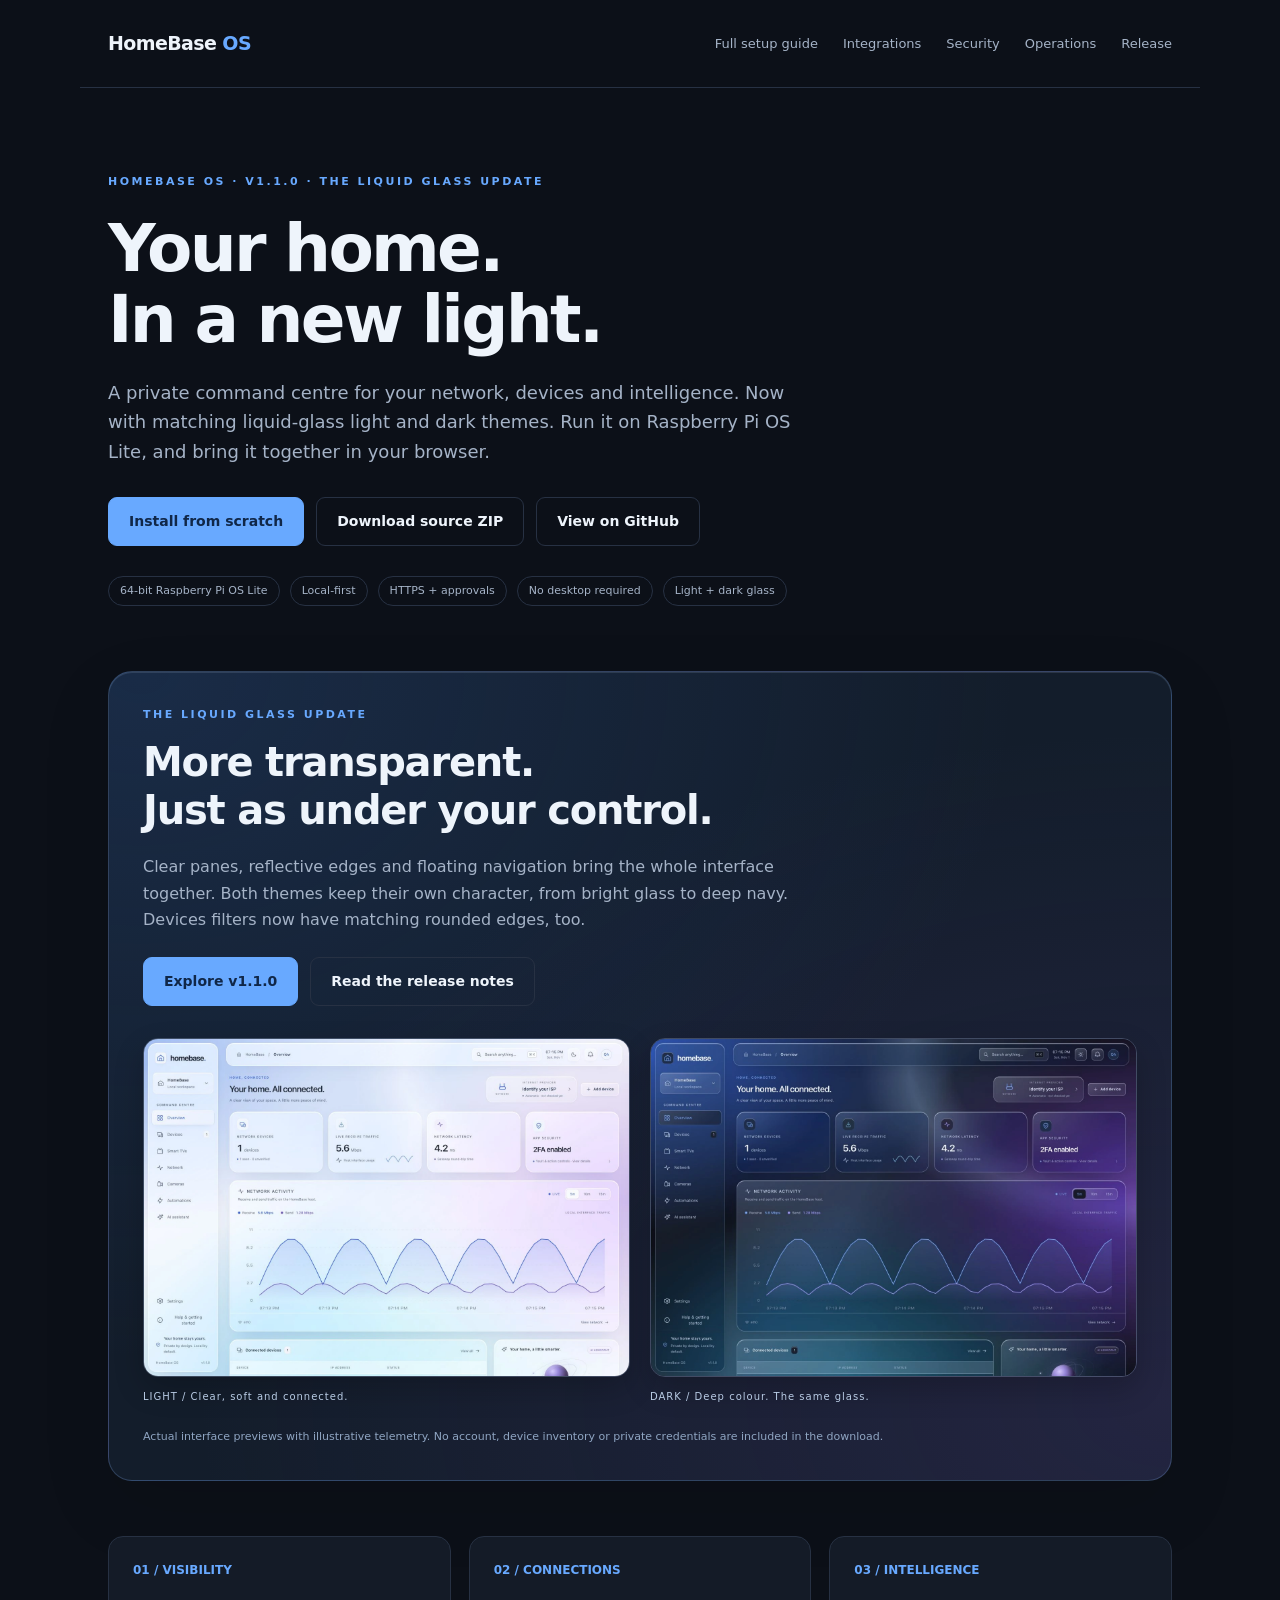
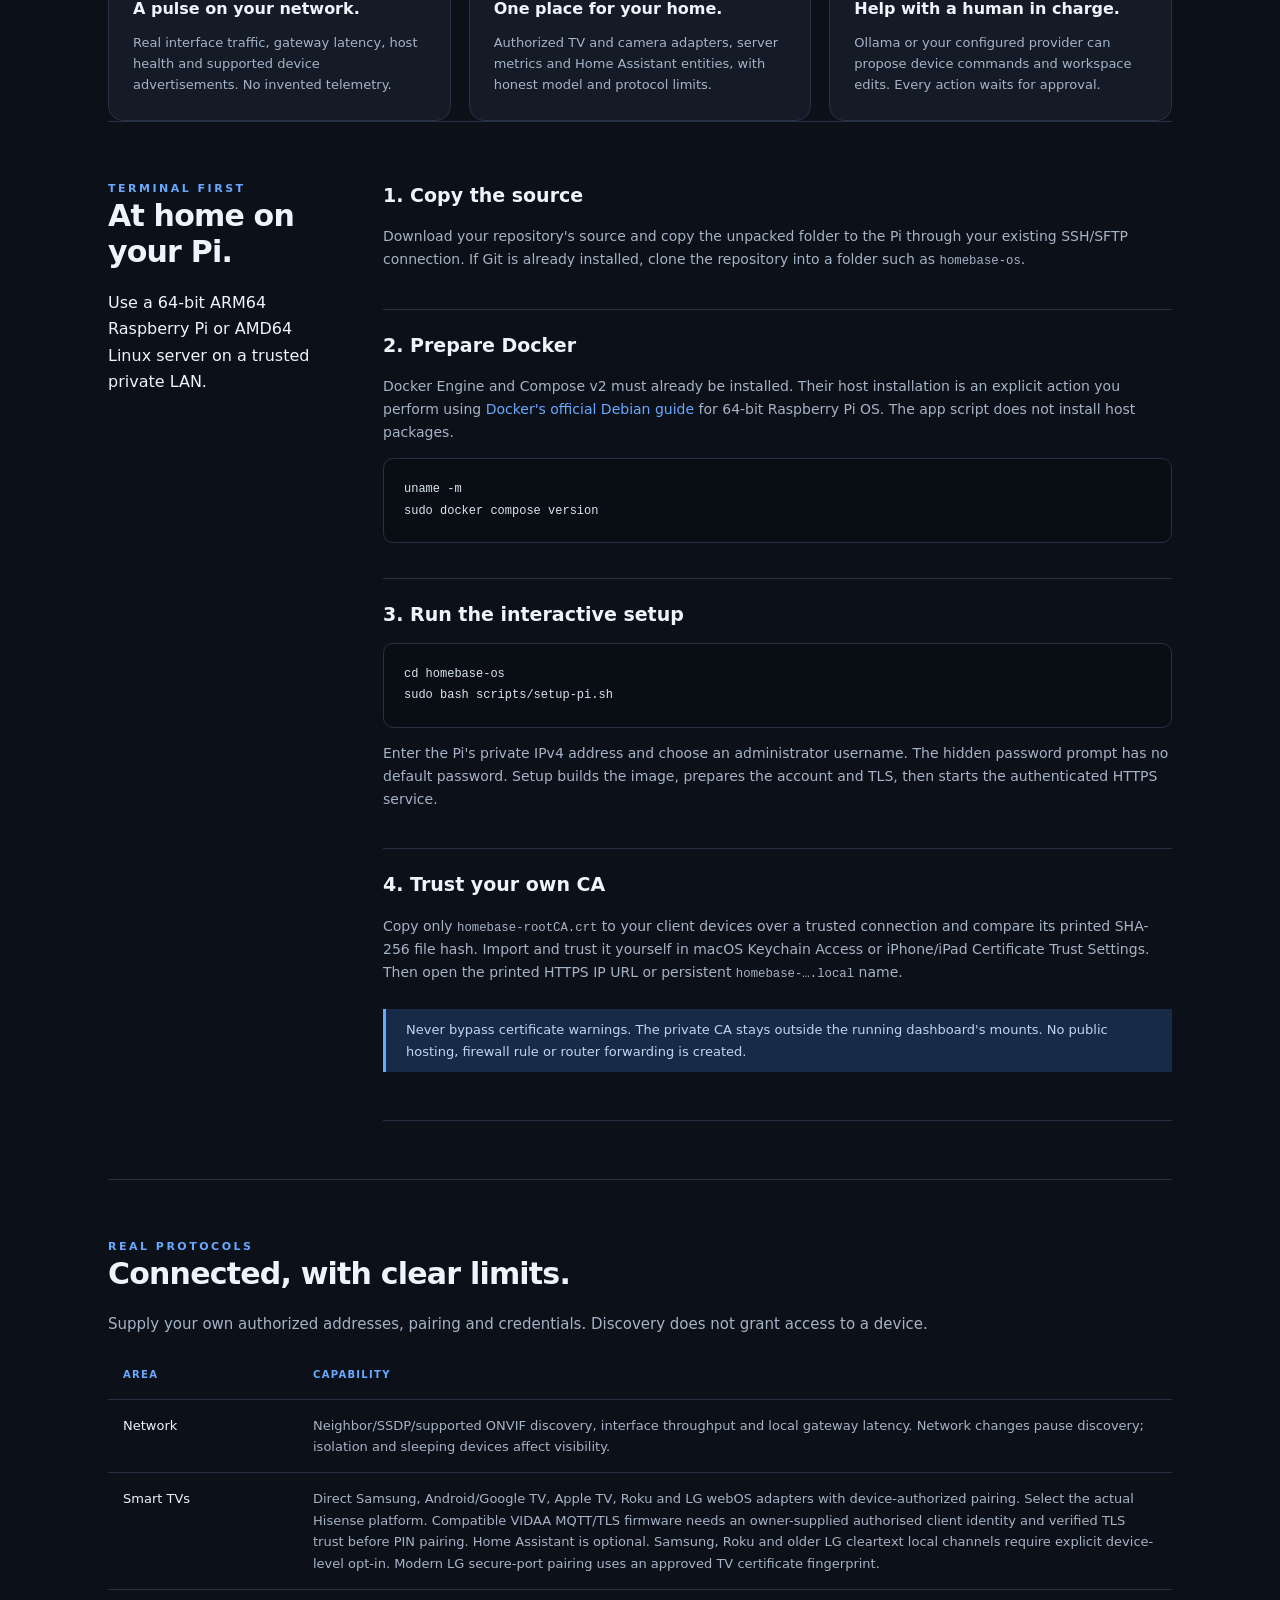
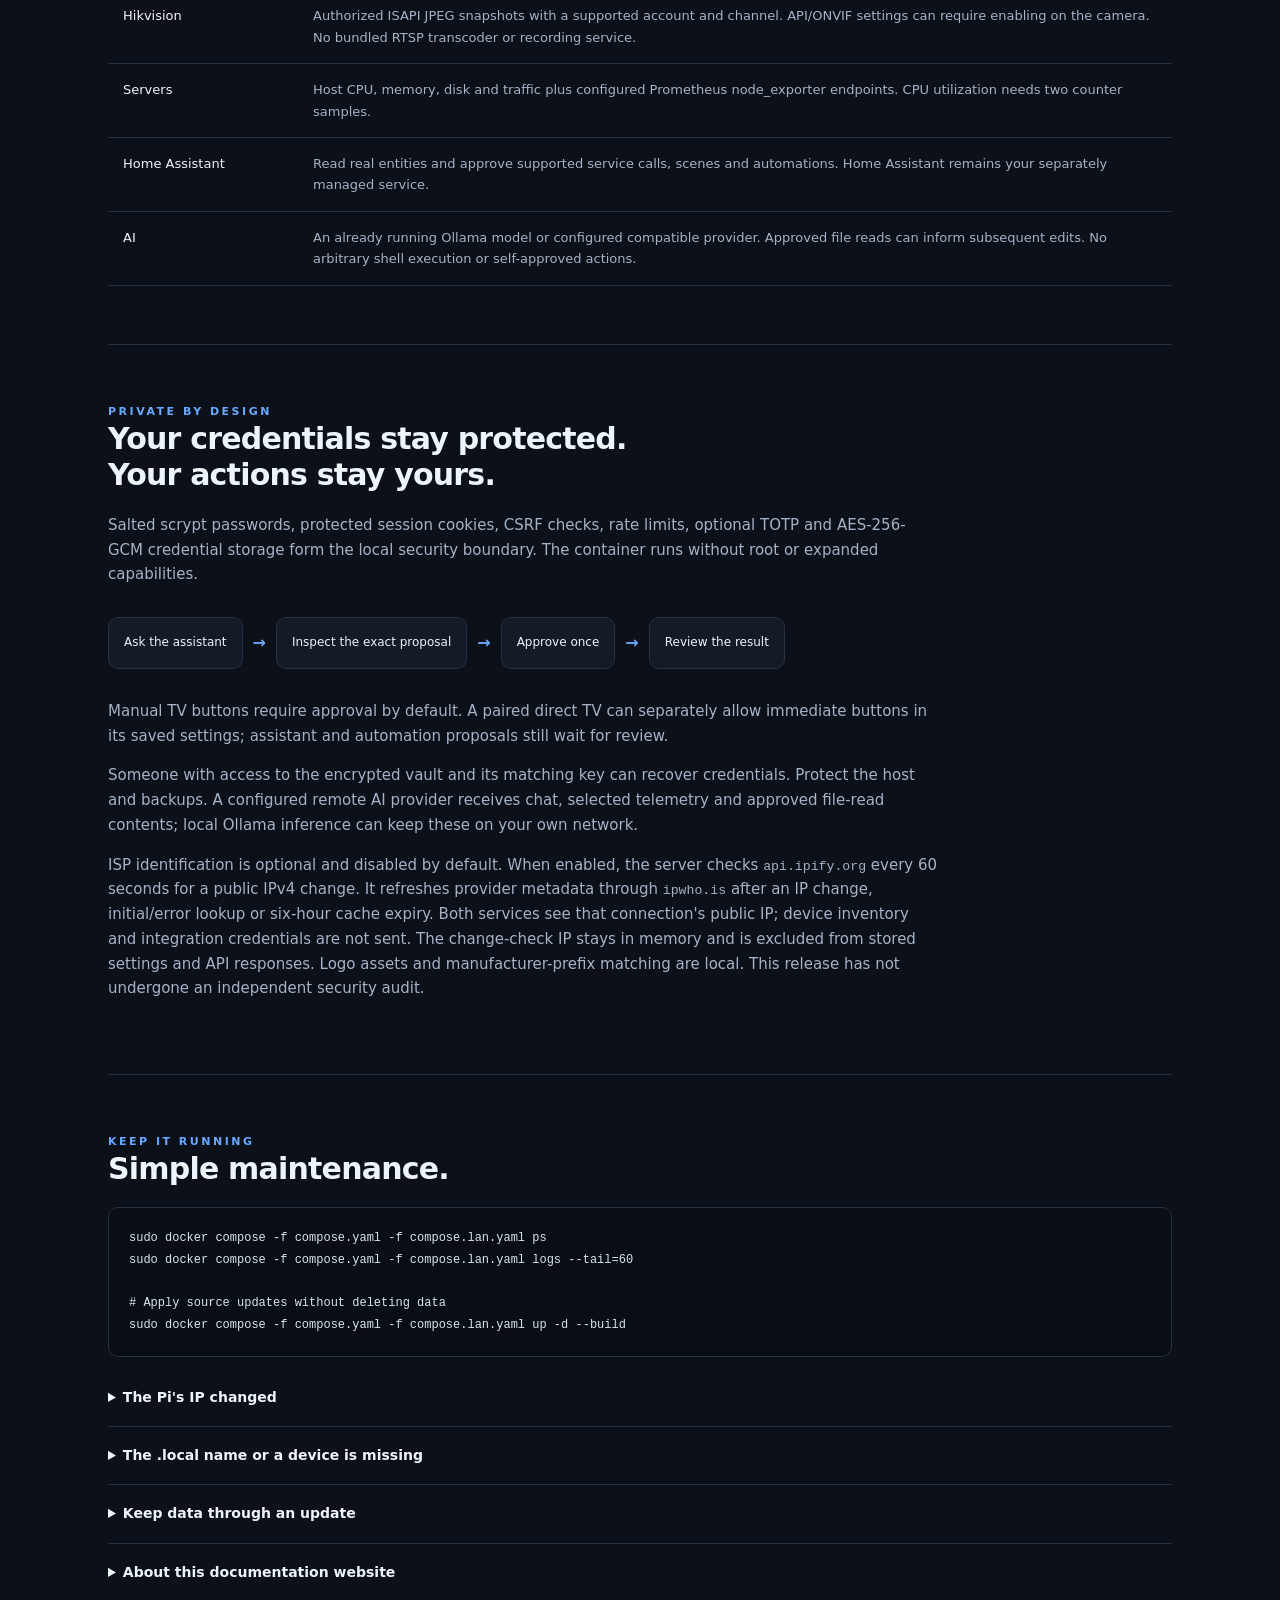
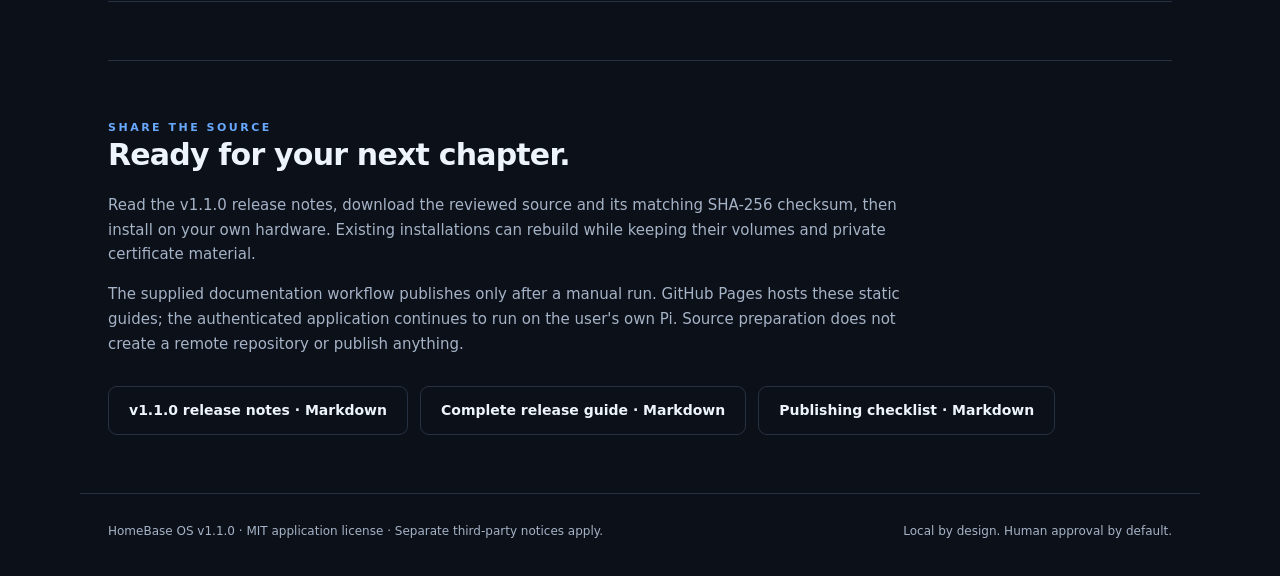
==== commit d7986431: "Release HomeBase OS v1.1.0 — The Liquid Glass Update Introduce the versioned glass redesign with lig" ====
--- a/docs/index.html
+++ b/docs/index.html
@@ -5,7 +5,7 @@
   <meta name="viewport" content="width=device-width,initial-scale=1">
   <meta name="theme-color" content="#0c1018">
   <link rel="icon" href="favicon.svg?v=blue-1" type="image/svg+xml">
-  <meta name="description" content="HomeBase OS v1.0.0: a private home command centre for Raspberry Pi OS Lite 64-bit and Docker.">
+  <meta name="description" content="HomeBase OS v1.1.0 Liquid Glass Update: a private home command centre for Raspberry Pi OS Lite 64-bit and Docker.">
   <meta name="homebase-repository" content="https://github.com/Grillmaster353/homebase-os">
   <script defer src="repository.js"></script>
   <title>HomeBase OS · Local by design</title>
@@ -16,11 +16,16 @@
 <header><a class="brand" href="#">HomeBase<span> OS</span></a><nav aria-label="Documentation"><a href="setup.html">Full setup guide</a><a href="#integrations">Integrations</a><a href="#security">Security</a><a href="#operations">Operations</a><a href="#publishing">Release</a></nav></header>
 <main id="main">
   <section class="hero">
-    <div class="eyebrow">HOMEBASE OS · V1.0.0</div>
-    <h1>Your home.<br>Under your control.</h1>
-    <p>A private command centre for the devices, services and intelligence on your home network. Run it on Raspberry Pi OS Lite, and bring it together in your browser.</p>
+    <div class="eyebrow">HOMEBASE OS · V1.1.0 · THE LIQUID GLASS UPDATE</div>
+    <h1>Your home.<br>In a new light.</h1>
+    <p>A private command centre for your network, devices and intelligence. Now with matching liquid-glass light and dark themes. Run it on Raspberry Pi OS Lite, and bring it together in your browser.</p>
     <div class="buttons"><a class="button primary" href="setup.html">Install from scratch</a><a class="button" href="#install" data-repository-link="download" hidden>Download source ZIP</a><a class="button" href="#install" data-repository-link="source" hidden>View on GitHub</a></div>
-    <div class="pills"><span>64-bit Raspberry Pi OS Lite</span><span>Local-first</span><span>HTTPS + approvals</span><span>No desktop required</span></div>
+    <div class="pills"><span>64-bit Raspberry Pi OS Lite</span><span>Local-first</span><span>HTTPS + approvals</span><span>No desktop required</span><span>Light + dark glass</span></div>
+  </section>
+  <section class="release-showcase" aria-labelledby="release-title">
+    <div class="release-copy"><div class="eyebrow">THE LIQUID GLASS UPDATE</div><h2 id="release-title">More transparent.<br>Just as under your control.</h2><p>Clear panes, reflective edges and floating navigation bring the whole interface together. Both themes keep their own character, from bright glass to deep navy. Devices filters now have matching rounded edges, too.</p><div class="buttons"><a class="button primary" href="https://github.com/Grillmaster353/homebase-os/releases/tag/v1.1.0">Explore v1.1.0</a><a class="button" href="RELEASE-NOTES-1.1.0.md">Read the release notes</a></div></div>
+    <div class="release-gallery"><figure><a href="assets/homebase-liquid-glass-light.webp"><img src="assets/homebase-liquid-glass-light.webp" alt="HomeBase light liquid-glass interface with sample telemetry" width="1440" height="1000" loading="lazy"></a><figcaption>LIGHT / Clear, soft and connected.</figcaption></figure><figure><a href="assets/homebase-liquid-glass-dark.webp"><img src="assets/homebase-liquid-glass-dark.webp" alt="HomeBase dark liquid-glass interface with sample telemetry" width="1440" height="1000" loading="lazy"></a><figcaption>DARK / Deep colour. The same glass.</figcaption></figure></div>
+    <p class="preview-caption">Actual interface previews with illustrative telemetry. No account, device inventory or private credentials are included in the download.</p>
   </section>
   <div class="grid">
     <article class="card"><div class="number">01 / VISIBILITY</div><h3>A pulse on your network.</h3><p>Real interface traffic, gateway latency, host health and supported device advertisements. No invented telemetry.</p></article>
@@ -40,7 +45,7 @@
   <section class="section" id="integrations"><div class="eyebrow">REAL PROTOCOLS</div><h2>Connected, with clear limits.</h2><p>Supply your own authorized addresses, pairing and credentials. Discovery does not grant access to a device.</p>
     <table><thead><tr><th>AREA</th><th>CAPABILITY</th></tr></thead><tbody>
       <tr><td>Network</td><td>Neighbor/SSDP/supported ONVIF discovery, interface throughput and local gateway latency. Network changes pause discovery; isolation and sleeping devices affect visibility.</td></tr>
-      <tr><td>Smart TVs</td><td>Direct Samsung, Android/Google TV, Apple TV, Roku and LG webOS adapters with device-authorized pairing. Select the actual Hisense platform. Compatible VIDAA MQTT/TLS firmware needs an owner-supplied authorised client identity and verified TLS trust before PIN pairing. Home Assistant is optional. Samsung/LG/Roku cleartext local channels require explicit device-level opt-in.</td></tr>
+      <tr><td>Smart TVs</td><td>Direct Samsung, Android/Google TV, Apple TV, Roku and LG webOS adapters with device-authorized pairing. Select the actual Hisense platform. Compatible VIDAA MQTT/TLS firmware needs an owner-supplied authorised client identity and verified TLS trust before PIN pairing. Home Assistant is optional. Samsung, Roku and older LG cleartext local channels require explicit device-level opt-in. Modern LG secure-port pairing uses an approved TV certificate fingerprint.</td></tr>
       <tr><td>Hikvision</td><td>Authorized ISAPI JPEG snapshots with a supported account and channel. API/ONVIF settings can require enabling on the camera. No bundled RTSP transcoder or recording service.</td></tr>
       <tr><td>Servers</td><td>Host CPU, memory, disk and traffic plus configured Prometheus node_exporter endpoints. CPU utilization needs two counter samples.</td></tr>
       <tr><td>Home Assistant</td><td>Read real entities and approve supported service calls, scenes and automations. Home Assistant remains your separately managed service.</td></tr>
@@ -61,7 +66,7 @@
     <details><summary>Keep data through an update</summary><p>Keep the existing Compose project and named volumes. Never use <code>down -v</code> as an update command: it removes the saved account, encrypted vault and workspace. Protect backups and private CA material.</p></details>
     <details><summary>About this documentation website</summary><p>This is static documentation source. Publishing it with GitHub Pages is optional and separate from the dashboard, which runs only on your own host. No repository, workflow or public site is created merely by downloading the source.</p></details>
   </section>
-  <section class="section" id="publishing"><div class="eyebrow">SHARE THE SOURCE</div><h2>Your repository. Your release.</h2><p>Upload the prepared <code>homebase-os/</code> source folder to your own GitHub repository, review its CI results, and create a draft release at the <code>v1.0.0</code> tag. Attach the source ZIP and its matching SHA-256 checksum when ready.</p><p>The supplied documentation workflow publishes only after a manual run. GitHub Pages hosts these static guides; the authenticated application continues to run on the user's own Pi. Source preparation does not create a remote repository or publish anything.</p><div class="buttons"><a class="button" href="RELEASING.md">Complete release guide · Markdown</a><a class="button" href="PUBLISH-CHECKLIST.md">Publishing checklist · Markdown</a></div></section>
+  <section class="section" id="publishing"><div class="eyebrow">SHARE THE SOURCE</div><h2>Ready for your next chapter.</h2><p>Read the v1.1.0 release notes, download the reviewed source and its matching SHA-256 checksum, then install on your own hardware. Existing installations can rebuild while keeping their volumes and private certificate material.</p><p>The supplied documentation workflow publishes only after a manual run. GitHub Pages hosts these static guides; the authenticated application continues to run on the user's own Pi. Source preparation does not create a remote repository or publish anything.</p><div class="buttons"><a class="button" href="RELEASE-NOTES-1.1.0.md">v1.1.0 release notes · Markdown</a><a class="button" href="RELEASING.md">Complete release guide · Markdown</a><a class="button" href="PUBLISH-CHECKLIST.md">Publishing checklist · Markdown</a></div></section>
 </main>
-<footer><span>HomeBase OS v1.0.0 · MIT application license · Separate third-party notices apply.</span><span>Local by design. Human approval by default.</span></footer>
+<footer><span>HomeBase OS v1.1.0 · MIT application license · Separate third-party notices apply.</span><span>Local by design. Human approval by default.</span></footer>
 </body></html>
--- a/docs/site.css
+++ b/docs/site.css
@@ -1,3 +1,6 @@
 :root{color-scheme:dark;--bg:#0c1018;--panel:#141b27;--line:#273143;--text:#eef4fb;--muted:#a5b3c7;--mint:#68a9ff;font-family:system-ui,-apple-system,BlinkMacSystemFont,"Segoe UI",sans-serif;line-height:1.65}*{box-sizing:border-box}html{scroll-behavior:smooth}body{margin:0;background:var(--bg);color:var(--text)}a{color:var(--mint);text-decoration:none}a:hover{text-decoration:underline}header,main,footer{max-width:1120px;margin:auto;padding:0 28px}header{display:flex;justify-content:space-between;align-items:center;gap:24px;min-height:88px;border-bottom:1px solid var(--line)}.brand{font-size:19px;font-weight:750;letter-spacing:-.6px;color:var(--text)}.brand span{color:var(--mint)}nav{display:flex;gap:25px;font-size:13px}nav a{color:var(--muted)}.hero{padding:85px 0 65px;max-width:830px}.eyebrow{font-size:11px;letter-spacing:2.5px;color:var(--mint);font-weight:650}.hero h1{font-size:clamp(38px,6vw,66px);line-height:1.08;letter-spacing:-2.7px;margin:22px 0}.hero p{font-size:18px;color:var(--muted);max-width:690px}.buttons{display:flex;flex-wrap:wrap;gap:12px;margin-top:30px}.button{border:1px solid var(--line);border-radius:9px;padding:12px 20px;color:var(--text);font-weight:600;font-size:14px}.button.primary{background:var(--mint);color:#102748;border-color:var(--mint)}.pills{display:flex;flex-wrap:wrap;gap:10px;margin-top:30px}.pills span{border:1px solid var(--line);border-radius:30px;padding:5px 11px;color:var(--muted);font-size:11px}.grid{display:grid;grid-template-columns:repeat(3,1fr);gap:18px}.card{background:var(--panel);border:1px solid var(--line);border-radius:15px;padding:24px}.card h3{font-size:16px;margin:0 0 9px}.card p{font-size:13px;color:var(--muted);margin:0}.number{font-size:12px;color:var(--mint);font-weight:700;margin-bottom:15px}.section{padding:58px 0;border-top:1px solid var(--line)}h2{font-size:30px;letter-spacing:-.8px;line-height:1.2;margin:0 0 20px}.section>p,.article p,.article li{color:var(--muted);font-size:15px;max-width:830px}.layout{display:grid;grid-template-columns:230px 1fr;gap:45px}.steps{display:grid;gap:20px}.step{padding-bottom:23px;border-bottom:1px solid var(--line)}.step h3{margin:0 0 12px;font-size:19px}.step p,.step li{font-size:14px;color:var(--muted)}pre{white-space:pre-wrap;overflow-wrap:anywhere;background:#090d14;border:1px solid var(--line);border-radius:10px;padding:20px;font:12px/1.8 ui-monospace,SFMono-Regular,Consolas,monospace;color:#d7e6ef}code{font-family:ui-monospace,SFMono-Regular,Consolas,monospace;font-size:.88em}table{border-collapse:collapse;width:100%;font-size:13px}th,td{text-align:left;padding:15px;border-bottom:1px solid var(--line);vertical-align:top}th{font-size:10px;letter-spacing:1.3px;color:var(--mint)}td{color:var(--muted)}td:first-child{color:var(--text);width:190px}.note{border-left:3px solid var(--mint);padding:10px 20px;background:#172b49;margin:25px 0;color:#c0d5f0;font-size:13px}.flow{display:flex;gap:10px;align-items:center;flex-wrap:wrap;margin:30px 0}.flow span{padding:15px;border:1px solid var(--line);border-radius:10px;font-size:12px;background:var(--panel)}.flow b{color:var(--mint)}details{padding:17px 0;border-bottom:1px solid var(--line)}summary{cursor:pointer;font-weight:600;font-size:14px}details p{font-size:13px;color:var(--muted)}footer{display:flex;justify-content:space-between;gap:20px;padding-top:28px;padding-bottom:35px;border-top:1px solid var(--line);font-size:12px;color:var(--muted)}.skip{position:absolute;left:12px;top:-70px;background:var(--panel);padding:10px}.skip:focus{top:12px}:focus-visible{outline:2px solid var(--mint);outline-offset:4px}@media(max-width:760px){header,main,footer{padding-left:20px;padding-right:20px}header{align-items:flex-start;padding-top:22px;padding-bottom:20px;flex-direction:column;gap:15px}nav{gap:17px;flex-wrap:wrap}.hero{padding:52px 0 45px}.hero h1{letter-spacing:-1.5px}.hero p{font-size:16px}.grid{grid-template-columns:1fr}.layout{grid-template-columns:1fr;gap:15px}.section{padding:38px 0}th,td{padding:12px 8px}td:first-child{width:120px}footer{flex-direction:column;gap:8px}}@media(prefers-reduced-motion:reduce){html{scroll-behavior:auto}}
 
 [hidden]{display:none!important}
+
+/* Release showcase uses real interface captures; application styles remain separate. */
+.release-showcase{margin:0 0 55px;padding:34px;border:1px solid #7199d34a;border-radius:24px;background:radial-gradient(ellipse at 3% 0%,#284d874d,transparent 60%),radial-gradient(ellipse at 100% 90%,#61429336,transparent 65%),#131d2b;box-shadow:inset 0 1px 0 #d1e4ff1f,0 25px 70px #0000001a}.release-copy{max-width:760px}.release-copy h2{margin-top:14px;font-size:clamp(28px,4vw,40px);letter-spacing:-1.2px}.release-copy p{color:var(--muted);max-width:700px}.release-gallery{display:grid;grid-template-columns:1fr 1fr;gap:20px;margin-top:32px}.release-gallery figure{margin:0;min-width:0}.release-gallery img{display:block;width:100%;height:auto;border-radius:15px;border:1px solid #c2d8fa3b;box-shadow:0 12px 30px #0003}.release-gallery a{display:block;border-radius:15px}.release-gallery a:hover{outline:1px solid var(--mint)}.release-gallery figcaption{font-size:10px;letter-spacing:1px;color:#b9cce5;margin-top:12px}.preview-caption{font-size:11px!important;line-height:1.7;color:#8fa5c2!important;margin:22px 0 0}.release-showcase .buttons{margin-top:24px}@media(max-width:760px){.release-showcase{padding:22px;margin-bottom:35px;border-radius:18px}.release-gallery{grid-template-columns:1fr;gap:24px}.release-copy h2{letter-spacing:-.7px}}
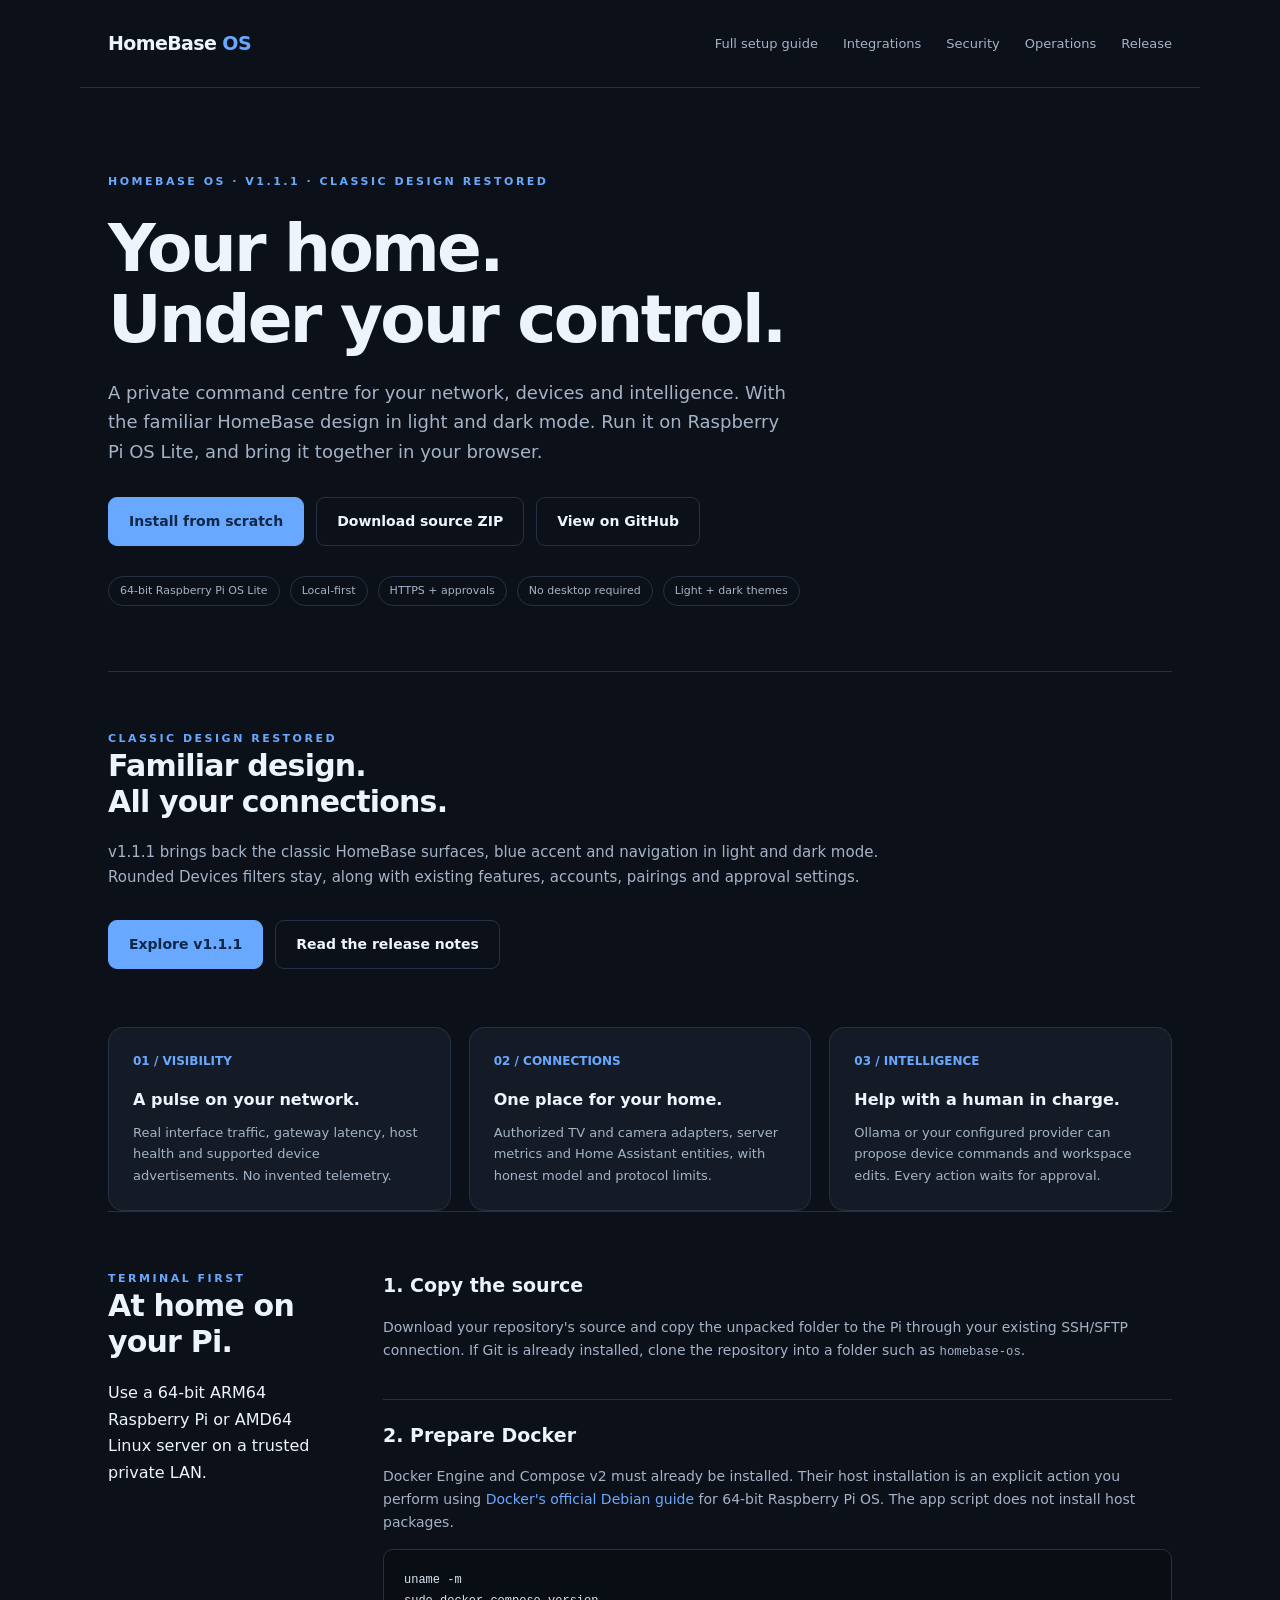
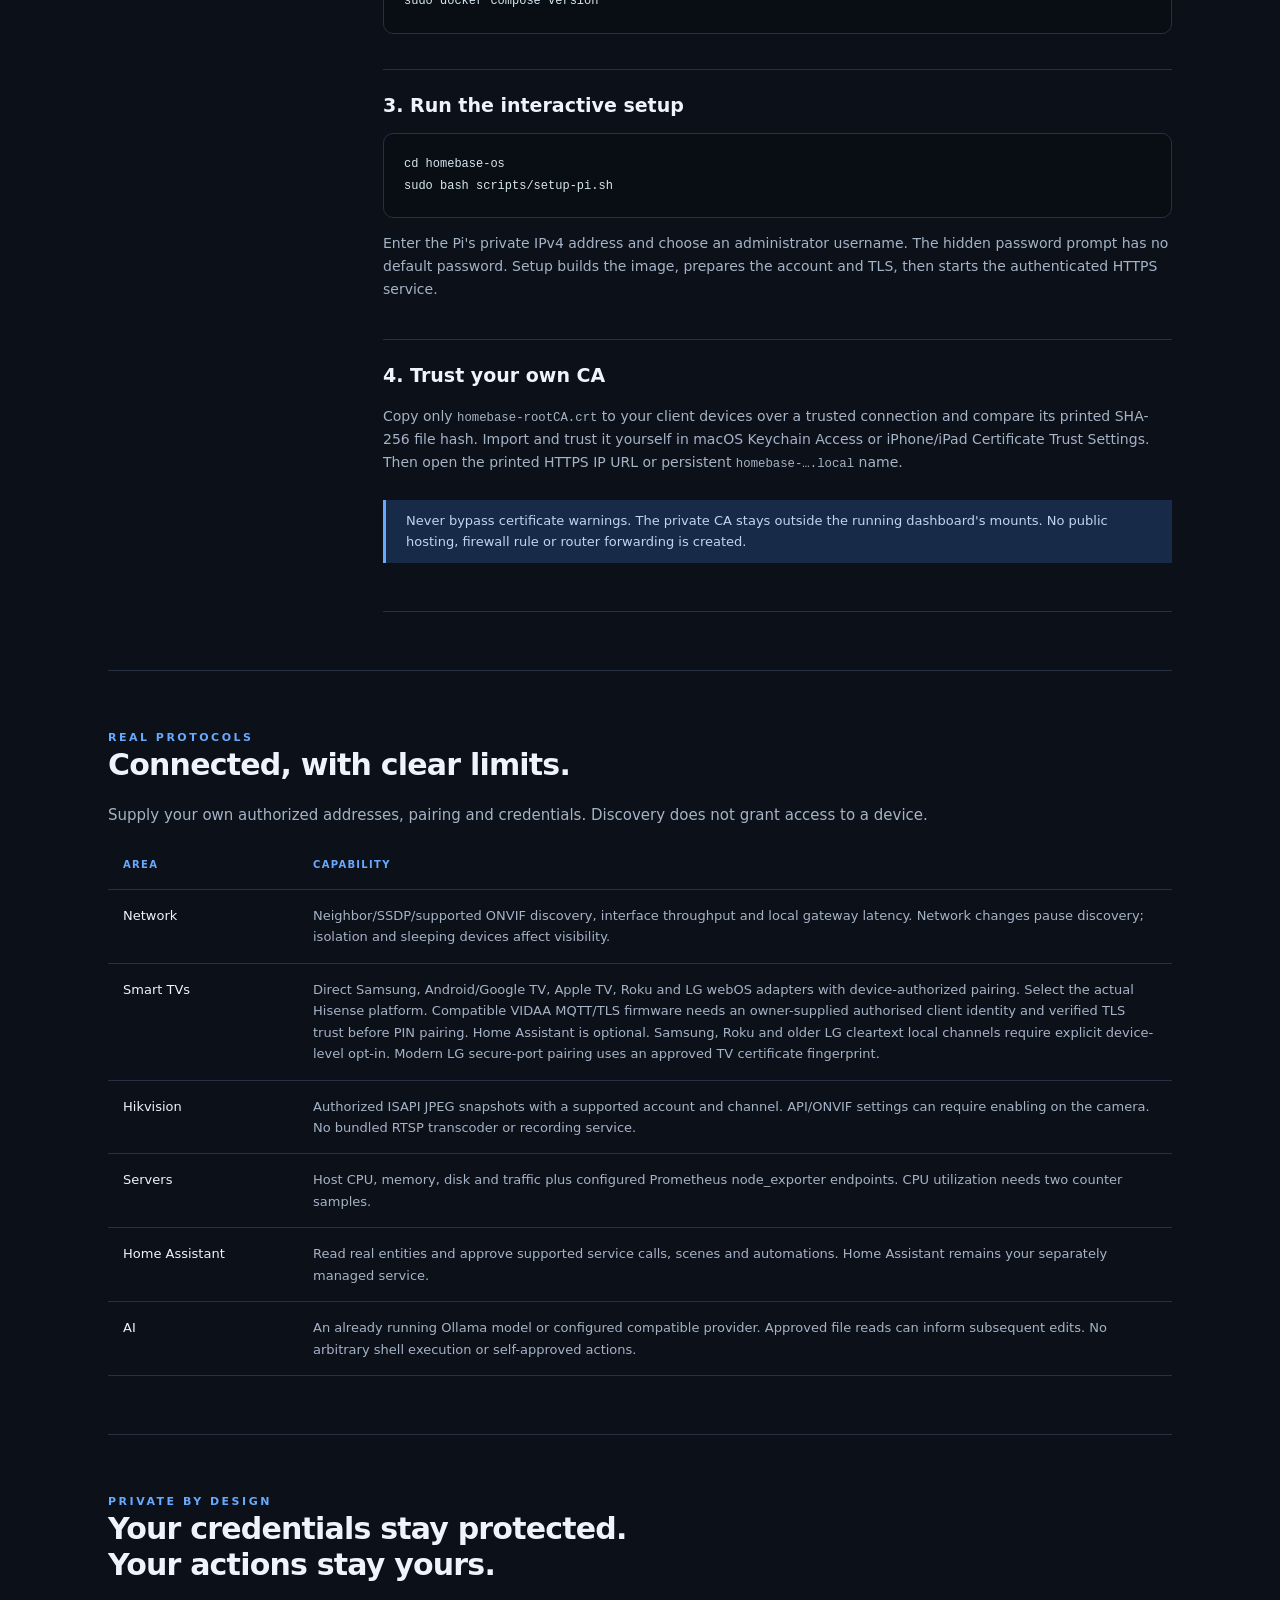
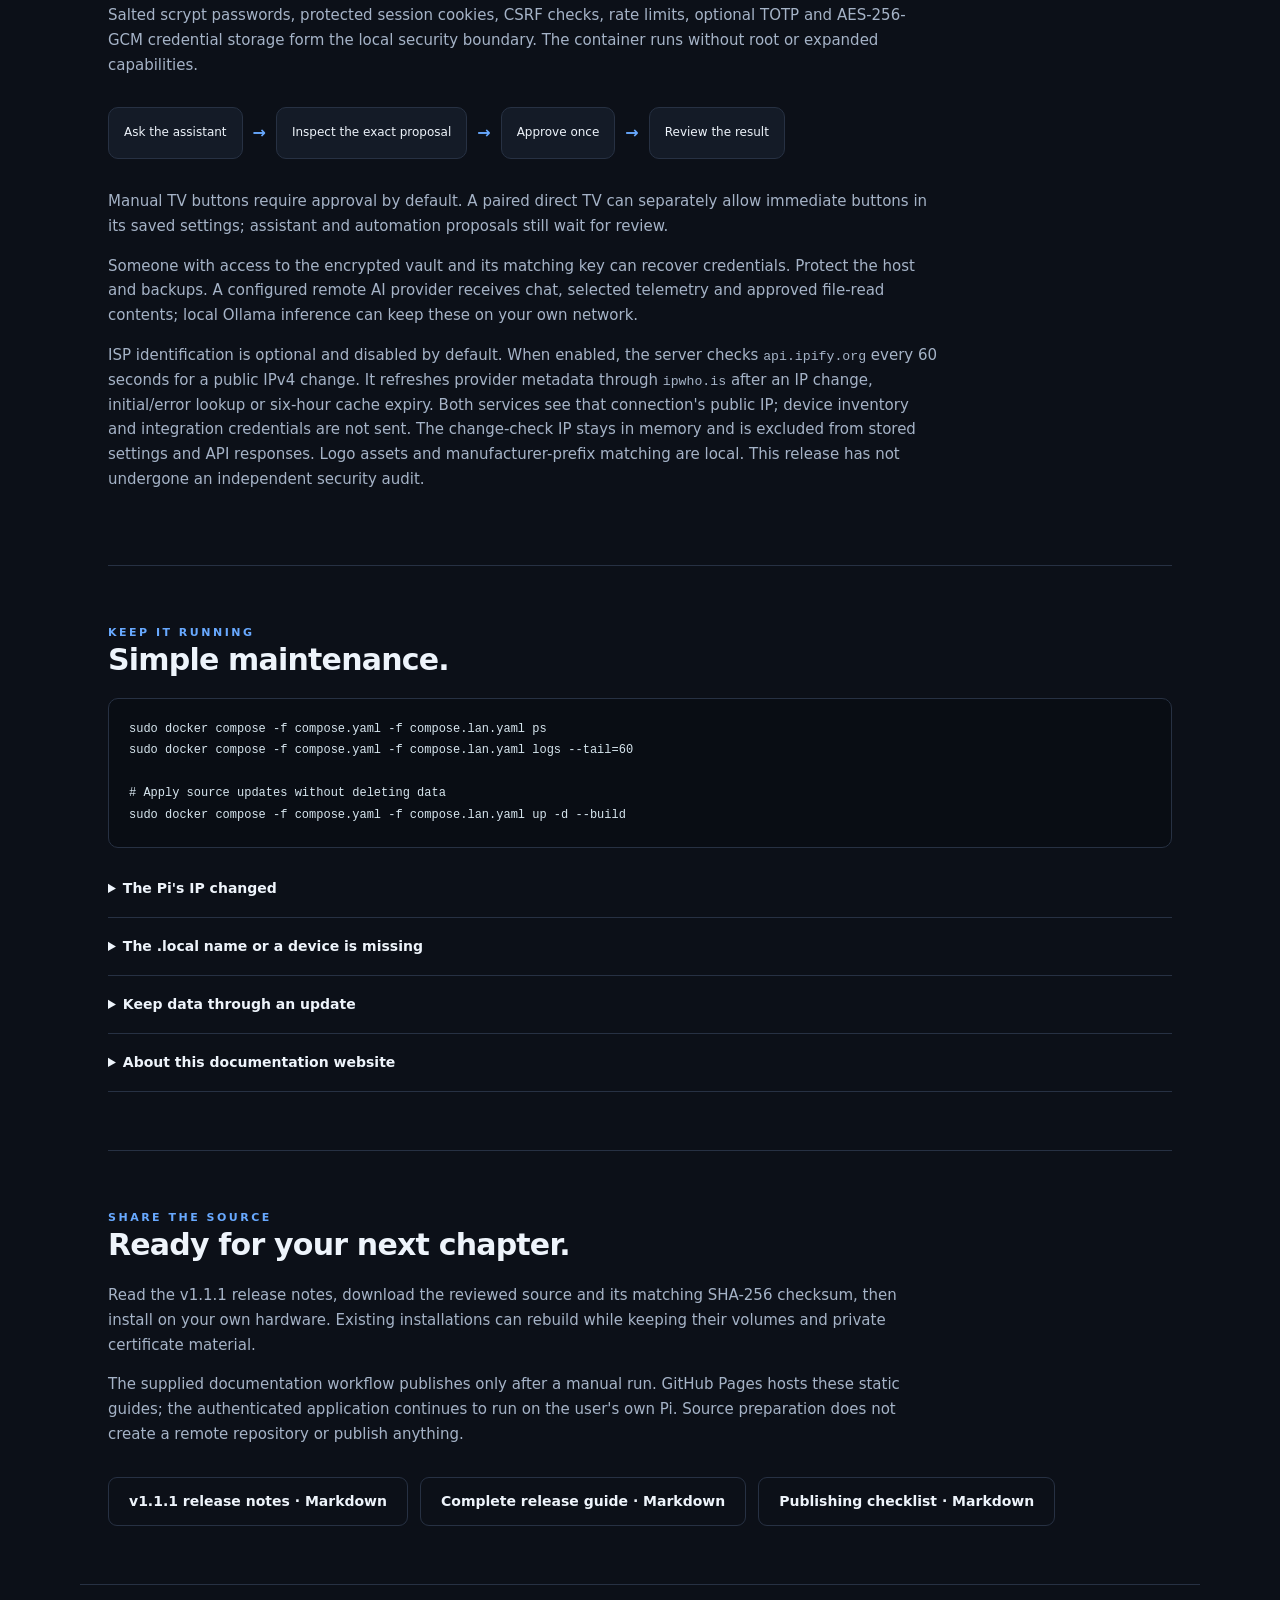
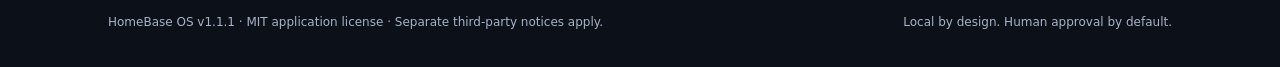
==== commit df63038f: "Restore the classic HomeBase design in v1.1.1 Remove the liquid glass appearance in both themes whil" ====
--- a/docs/index.html
+++ b/docs/index.html
@@ -5,7 +5,7 @@
   <meta name="viewport" content="width=device-width,initial-scale=1">
   <meta name="theme-color" content="#0c1018">
   <link rel="icon" href="favicon.svg?v=blue-1" type="image/svg+xml">
-  <meta name="description" content="HomeBase OS v1.1.0 Liquid Glass Update: a private home command centre for Raspberry Pi OS Lite 64-bit and Docker.">
+  <meta name="description" content="HomeBase OS v1.1.1 Classic Design Restored: a private home command centre for Raspberry Pi OS Lite 64-bit and Docker.">
   <meta name="homebase-repository" content="https://github.com/Grillmaster353/homebase-os">
   <script defer src="repository.js"></script>
   <title>HomeBase OS · Local by design</title>
@@ -16,16 +16,14 @@
 <header><a class="brand" href="#">HomeBase<span> OS</span></a><nav aria-label="Documentation"><a href="setup.html">Full setup guide</a><a href="#integrations">Integrations</a><a href="#security">Security</a><a href="#operations">Operations</a><a href="#publishing">Release</a></nav></header>
 <main id="main">
   <section class="hero">
-    <div class="eyebrow">HOMEBASE OS · V1.1.0 · THE LIQUID GLASS UPDATE</div>
-    <h1>Your home.<br>In a new light.</h1>
-    <p>A private command centre for your network, devices and intelligence. Now with matching liquid-glass light and dark themes. Run it on Raspberry Pi OS Lite, and bring it together in your browser.</p>
+    <div class="eyebrow">HOMEBASE OS · V1.1.1 · CLASSIC DESIGN RESTORED</div>
+    <h1>Your home.<br>Under your control.</h1>
+    <p>A private command centre for your network, devices and intelligence. With the familiar HomeBase design in light and dark mode. Run it on Raspberry Pi OS Lite, and bring it together in your browser.</p>
     <div class="buttons"><a class="button primary" href="setup.html">Install from scratch</a><a class="button" href="#install" data-repository-link="download" hidden>Download source ZIP</a><a class="button" href="#install" data-repository-link="source" hidden>View on GitHub</a></div>
-    <div class="pills"><span>64-bit Raspberry Pi OS Lite</span><span>Local-first</span><span>HTTPS + approvals</span><span>No desktop required</span><span>Light + dark glass</span></div>
+    <div class="pills"><span>64-bit Raspberry Pi OS Lite</span><span>Local-first</span><span>HTTPS + approvals</span><span>No desktop required</span><span>Light + dark themes</span></div>
   </section>
-  <section class="release-showcase" aria-labelledby="release-title">
-    <div class="release-copy"><div class="eyebrow">THE LIQUID GLASS UPDATE</div><h2 id="release-title">More transparent.<br>Just as under your control.</h2><p>Clear panes, reflective edges and floating navigation bring the whole interface together. Both themes keep their own character, from bright glass to deep navy. Devices filters now have matching rounded edges, too.</p><div class="buttons"><a class="button primary" href="https://github.com/Grillmaster353/homebase-os/releases/tag/v1.1.0">Explore v1.1.0</a><a class="button" href="RELEASE-NOTES-1.1.0.md">Read the release notes</a></div></div>
-    <div class="release-gallery"><figure><a href="assets/homebase-liquid-glass-light.webp"><img src="assets/homebase-liquid-glass-light.webp" alt="HomeBase light liquid-glass interface with sample telemetry" width="1440" height="1000" loading="lazy"></a><figcaption>LIGHT / Clear, soft and connected.</figcaption></figure><figure><a href="assets/homebase-liquid-glass-dark.webp"><img src="assets/homebase-liquid-glass-dark.webp" alt="HomeBase dark liquid-glass interface with sample telemetry" width="1440" height="1000" loading="lazy"></a><figcaption>DARK / Deep colour. The same glass.</figcaption></figure></div>
-    <p class="preview-caption">Actual interface previews with illustrative telemetry. No account, device inventory or private credentials are included in the download.</p>
+  <section class="section" aria-labelledby="release-title">
+    <div class="eyebrow">CLASSIC DESIGN RESTORED</div><h2 id="release-title">Familiar design.<br>All your connections.</h2><p>v1.1.1 brings back the classic HomeBase surfaces, blue accent and navigation in light and dark mode. Rounded Devices filters stay, along with existing features, accounts, pairings and approval settings.</p><div class="buttons"><a class="button primary" href="https://github.com/Grillmaster353/homebase-os/releases/tag/v1.1.1">Explore v1.1.1</a><a class="button" href="RELEASE-NOTES-1.1.1.md">Read the release notes</a></div>
   </section>
   <div class="grid">
     <article class="card"><div class="number">01 / VISIBILITY</div><h3>A pulse on your network.</h3><p>Real interface traffic, gateway latency, host health and supported device advertisements. No invented telemetry.</p></article>
@@ -66,7 +64,7 @@
     <details><summary>Keep data through an update</summary><p>Keep the existing Compose project and named volumes. Never use <code>down -v</code> as an update command: it removes the saved account, encrypted vault and workspace. Protect backups and private CA material.</p></details>
     <details><summary>About this documentation website</summary><p>This is static documentation source. Publishing it with GitHub Pages is optional and separate from the dashboard, which runs only on your own host. No repository, workflow or public site is created merely by downloading the source.</p></details>
   </section>
-  <section class="section" id="publishing"><div class="eyebrow">SHARE THE SOURCE</div><h2>Ready for your next chapter.</h2><p>Read the v1.1.0 release notes, download the reviewed source and its matching SHA-256 checksum, then install on your own hardware. Existing installations can rebuild while keeping their volumes and private certificate material.</p><p>The supplied documentation workflow publishes only after a manual run. GitHub Pages hosts these static guides; the authenticated application continues to run on the user's own Pi. Source preparation does not create a remote repository or publish anything.</p><div class="buttons"><a class="button" href="RELEASE-NOTES-1.1.0.md">v1.1.0 release notes · Markdown</a><a class="button" href="RELEASING.md">Complete release guide · Markdown</a><a class="button" href="PUBLISH-CHECKLIST.md">Publishing checklist · Markdown</a></div></section>
+  <section class="section" id="publishing"><div class="eyebrow">SHARE THE SOURCE</div><h2>Ready for your next chapter.</h2><p>Read the v1.1.1 release notes, download the reviewed source and its matching SHA-256 checksum, then install on your own hardware. Existing installations can rebuild while keeping their volumes and private certificate material.</p><p>The supplied documentation workflow publishes only after a manual run. GitHub Pages hosts these static guides; the authenticated application continues to run on the user's own Pi. Source preparation does not create a remote repository or publish anything.</p><div class="buttons"><a class="button" href="RELEASE-NOTES-1.1.1.md">v1.1.1 release notes · Markdown</a><a class="button" href="RELEASING.md">Complete release guide · Markdown</a><a class="button" href="PUBLISH-CHECKLIST.md">Publishing checklist · Markdown</a></div></section>
 </main>
-<footer><span>HomeBase OS v1.1.0 · MIT application license · Separate third-party notices apply.</span><span>Local by design. Human approval by default.</span></footer>
+<footer><span>HomeBase OS v1.1.1 · MIT application license · Separate third-party notices apply.</span><span>Local by design. Human approval by default.</span></footer>
 </body></html>
